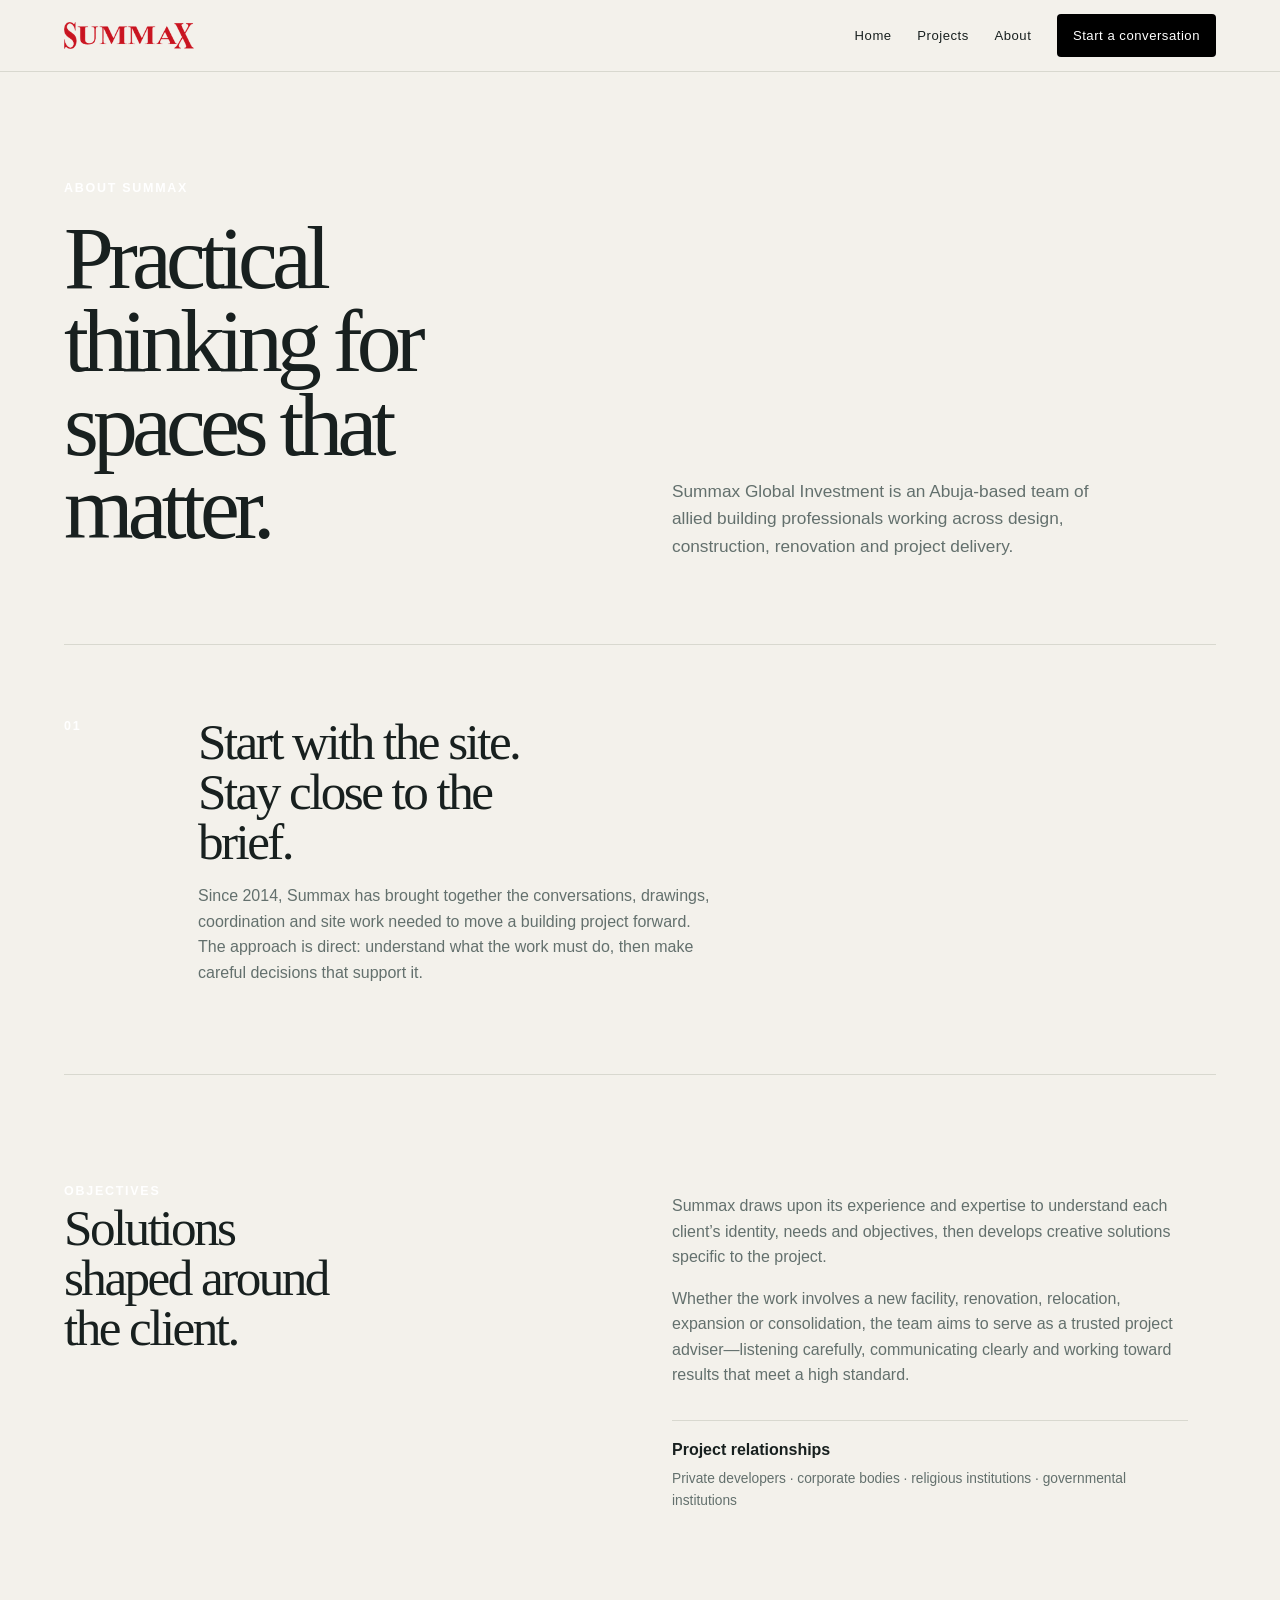
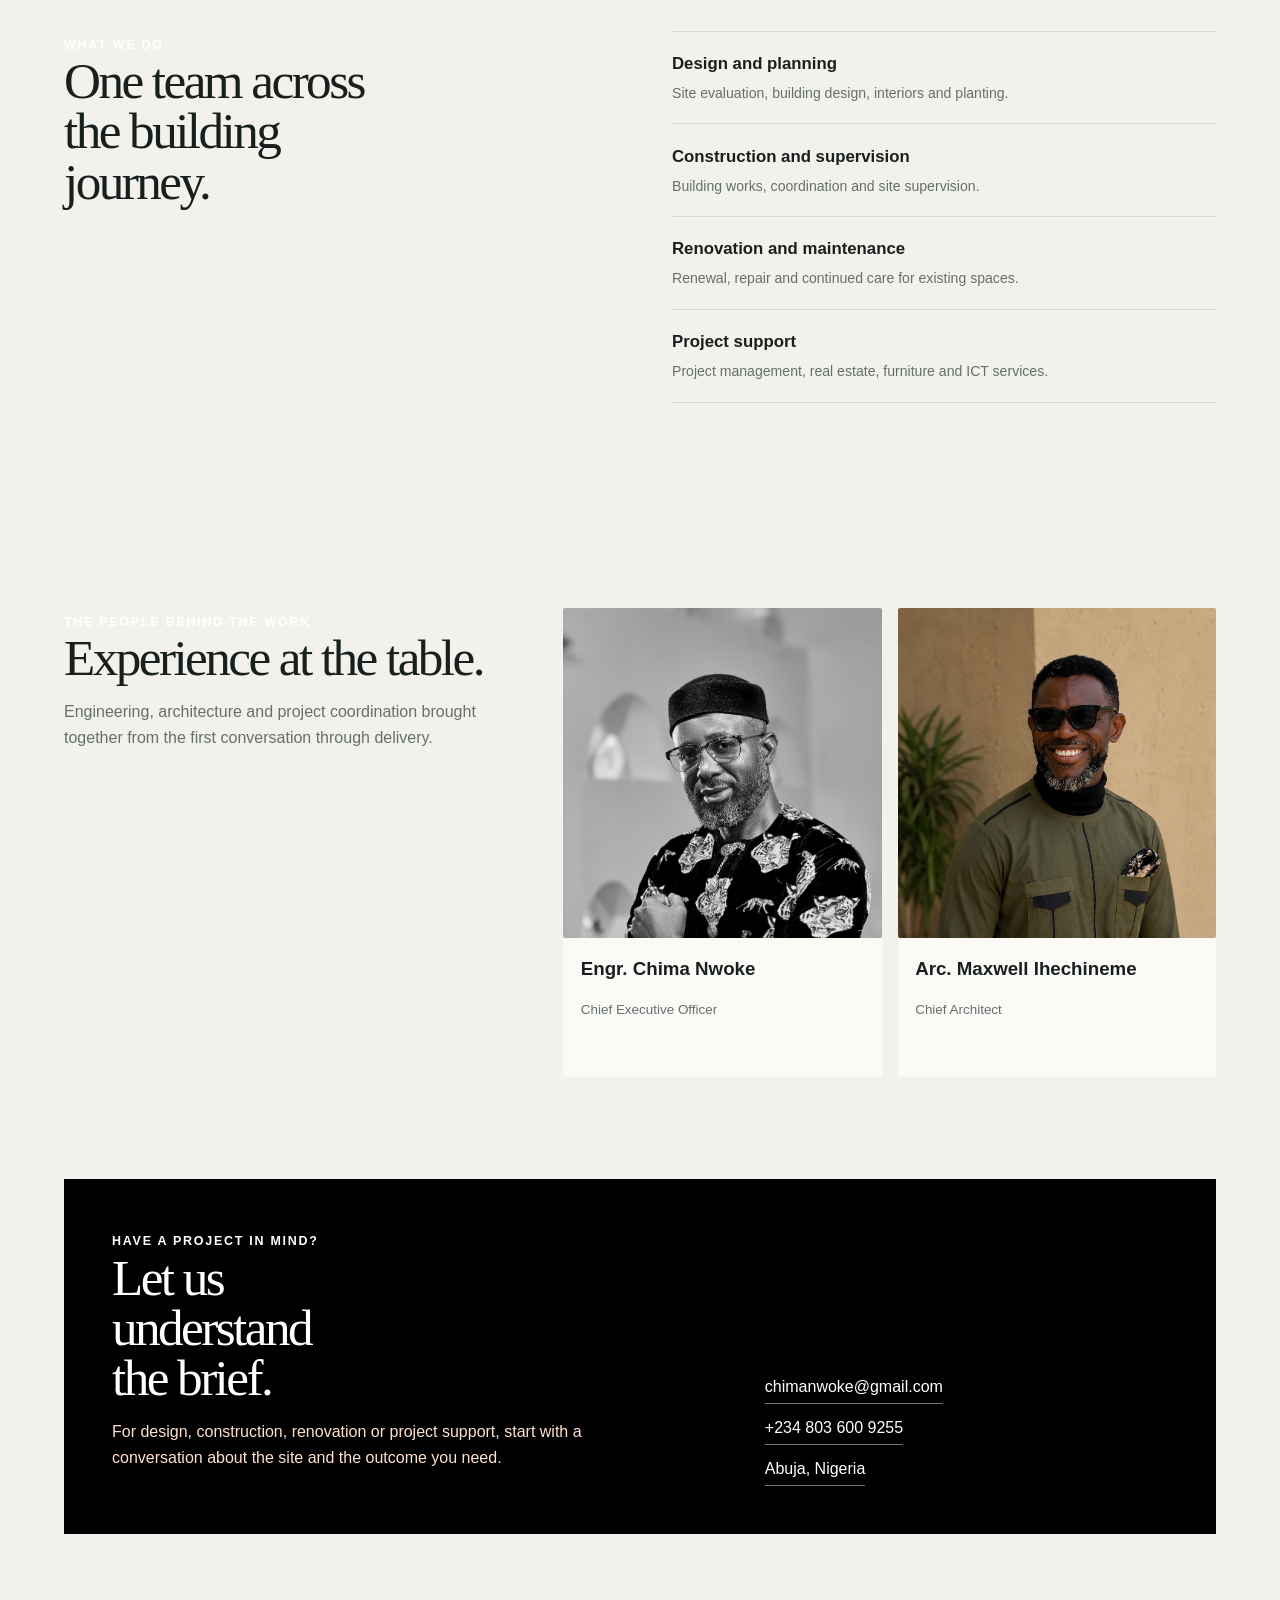
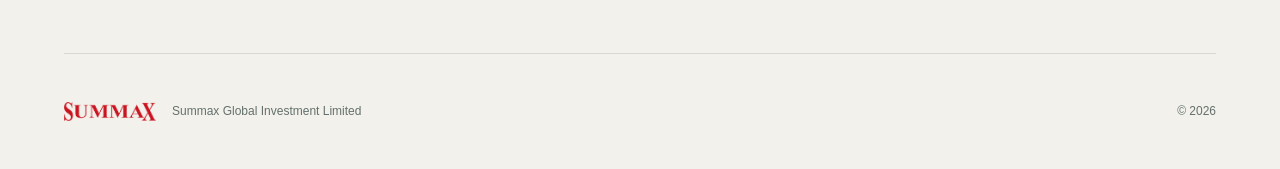
==== about.html @ 80366b3c "Update website changes" ====
<!DOCTYPE html>
<html xmlns="http://www.w3.org/1999/xhtml" lang="en" xml:lang="en"><head>

<meta charset="utf-8">
<meta name="generator" content="quarto-1.9.36">

<meta name="viewport" content="width=device-width, initial-scale=1.0, user-scalable=yes">


<title>About – Summax Global Investment</title>
<style>
/* Default styles provided by pandoc.
** See https://pandoc.org/MANUAL.html#variables-for-html for config info.
*/
code{white-space: pre-wrap;}
span.smallcaps{font-variant: small-caps;}
div.columns{display: flex; gap: min(4vw, 1.5em);}
div.column{flex: auto; overflow-x: auto;}
div.hanging-indent{margin-left: 1.5em; text-indent: -1.5em;}
ul.task-list{list-style: none;}
ul.task-list li input[type="checkbox"] {
  width: 0.8em;
  margin: 0 0.8em 0.2em -1em; /* quarto-specific, see https://github.com/quarto-dev/quarto-cli/issues/4556 */ 
  vertical-align: middle;
}
.display.math{display: block; text-align: center; margin: 0.5rem auto;}
</style>


	<link href="./assets/summax_icon_transparent_large.png" rel="icon" type="image/png">
<script src="site_libs/clipboard/clipboard.min.js"></script>
<script src="site_libs/quarto-html/tabby.min.js"></script>
<script src="site_libs/quarto-html/popper.min.js"></script>
<script src="site_libs/quarto-html/tippy.umd.min.js"></script>
<link href="site_libs/quarto-html/tippy.css" rel="stylesheet">
<link href="site_libs/quarto-html/light-border.css" rel="stylesheet">
<link href="site_libs/quarto-html/quarto-html-640605f58ae58ee79329c070719e555b.min.css" rel="stylesheet" append-hash="true" data-mode="light">
<link href="site_libs/quarto-html/quarto-syntax-highlighting-845c23b38eaddc0f92fda52bfe77a8c8.css" rel="stylesheet" id="quarto-text-highlighting-styles">
<style>html{ scroll-behavior: smooth; }</style>


<link rel="stylesheet" href="styles.css">
</head>

<body>


<header id="title-block-header">
<h1 class="title">About</h1>

</header>


<nav class="site-nav" aria-label="Main navigation">
<a class="site-nav-brand" href="index.html" aria-label="Summax Global Investment — home"><img class="brand-full" src="assets/logo-wordmark.png" alt="Summax Global Investment" width="849" height="177"></a>
<div class="site-nav-links">
<a href="index.html">Home</a><a href="projects.html">Projects</a><a href="about.html">About</a><a class="site-nav-cta" href="#contact"><span class="cta-full">Start a conversation</span><span class="cta-short">Contact</span></a>
</div>
</nav>
<div class="page-shell">
<div class="page-hero page-hero-split">
<div>
<span class="kicker">About Summax</span>
<h1>
Practical thinking for spaces that matter.
</h1>
</div>
<p>
Summax Global Investment is an Abuja-based team of allied building professionals working across design, construction, renovation and project delivery.
</p>
</div>
<div class="about-statement">
<span class="section-index">01</span>
<div>
<h2>
Start with the site. Stay close to the brief.
</h2>
<p>
Since 2014, Summax has brought together the conversations, drawings, coordination and site work needed to move a building project forward. The approach is direct: understand what the work must do, then make careful decisions that support it.
</p>
</div>
</div>
<div class="about-objectives">
<div>
<span class="kicker">Objectives</span>
<h2>
Solutions shaped around the client.
</h2>
</div>
<div>
<p>
Summax draws upon its experience and expertise to understand each client’s identity, needs and objectives, then develops creative solutions specific to the project.
</p>
<p>
Whether the work involves a new facility, renovation, relocation, expansion or consolidation, the team aims to serve as a trusted project adviser—listening carefully, communicating clearly and working toward results that meet a high standard.
</p>
<p class="audience-note">
<strong>Project relationships</strong><span>Private developers · corporate bodies · religious institutions · governmental institutions</span>
</p>
</div>
</div>
<div class="about-columns">
<div>
<span class="kicker">What we do</span>
<h2>
One team across the building journey.
</h2>
</div>
<div class="about-services">
<div>
<strong>Design and planning</strong>
<p>
Site evaluation, building design, interiors and planting.
</p>
</div>
<div>
<strong>Construction and supervision</strong>
<p>
Building works, coordination and site supervision.
</p>
</div>
<div>
<strong>Renovation and maintenance</strong>
<p>
Renewal, repair and continued care for existing spaces.
</p>
</div>
<div>
<strong>Project support</strong>
<p>
Project management, real estate, furniture and ICT services.
</p>
</div>
</div>
</div>
<div class="team-layout about-team">
<div class="team-intro">
<span class="kicker">The people behind the work</span>
<h2>
Experience at the table.
</h2>
<p>
Engineering, architecture and project coordination brought together from the first conversation through delivery.
</p>
</div>

	<div class="team-grid">

		<div class="person-card">
			<img src="assets/people/chima-nwoke.jpg" alt="Portrait of Engr. Chima Nwoke">
				<h3>Engr. Chima Nwoke</h3>
				<p>Chief Executive Officer</p>

				<div class="management-toggle" data-target="chima-description"></div>

				<div id="chima-description" class="management-description"></div>
			</div>

		<div class="person-card">
			<img src="assets/people/maxwell-ihechineme.jpg" alt="Portrait of Arc. Maxwell Ihechineme">
				<h3>Arc. Maxwell Ihechineme</h3>
				<p>Chief Architect</p>

				

				<div id="maxwell-description" class="management-description"></div>
			</div>

	</div>

	</div>
	<script>
		const managementDetails = {
		"chima-description":
		"Engr. Chima Nwoke is responsible for leading the company’s vision and overall business direction.\n\nHe guides strategic planning, investment decisions, and business development.\n\nHis leadership supports the company’s growth and commitment to delivering value to clients.",

		"maxwell-description":
		"Arc. Maxwell Ihechineme oversees the company’s architectural planning and design projects.\n\nHe focuses on developing creative, practical, and sustainable solutions.\n\nHis experience helps ensure that every project meets high standards of quality and innovation."
		};

		document.querySelectorAll(".management-toggle").forEach(function (button) {
		button.addEventListener("click", function () {
		const description = document.getElementById(button.dataset.target);

		if (description.classList.contains("show")) {
		description.classList.remove("show");
		description.textContent = "";
		button.textContent = "Read More";
		return;
		}

		description.classList.add("show");
		button.textContent = "Show Less";

		const text = managementDetails[button.dataset.target];
		let position = 0;

		function typeText() {
		if (position < text.length) {
                    description.textContent += text.charAt(position);
                    position++;
                    setTimeout(typeText, 25);
                }
            }

            typeText();
        });
    });
	</script>
<div id="contact" class="contact-panel">
<div>
<span class="kicker">Have a project in mind?</span>
<h2>
Let us understand the brief.
</h2>
<p>
For design, construction, renovation or project support, start with a conversation about the site and the outcome you need.
</p>
</div>
<div class="contact-details">
<a href="mailto:chimanwoke@gmail.com">chimanwoke@gmail.com</a><a href="tel:+2348036009255">+234 803 600 9255</a><span>Abuja, Nigeria</span>
</div>
</div>
</div>
<footer>
<img src="assets/logo-wordmark.png" alt="Summax Global Investment" width="849" height="177"><span>Summax Global Investment Limited</span><span>© 2026</span>
</footer>


<script id="quarto-html-after-body" type="application/javascript">
  window.document.addEventListener("DOMContentLoaded", function (event) {
    const tabsets =  window.document.querySelectorAll(".panel-tabset-tabby")
    tabsets.forEach(function(tabset) {
      const tabby = new Tabby('#' + tabset.id);
    });
    const isCodeAnnotation = (el) => {
      for (const clz of el.classList) {
        if (clz.startsWith('code-annotation-')) {                     
          return true;
        }
      }
      return false;
    }
    const onCopySuccess = function(e) {
      // button target
      const button = e.trigger;
      // don't keep focus
      button.blur();
      // flash "checked"
      button.classList.add('code-copy-button-checked');
      var currentTitle = button.getAttribute("title");
      button.setAttribute("title", "Copied!");
      let tooltip;
      if (window.bootstrap) {
        button.setAttribute("data-bs-toggle", "tooltip");
        button.setAttribute("data-bs-placement", "left");
        button.setAttribute("data-bs-title", "Copied!");
        tooltip = new bootstrap.Tooltip(button, 
          { trigger: "manual", 
            customClass: "code-copy-button-tooltip",
            offset: [0, -8]});
        tooltip.show();    
      }
      setTimeout(function() {
        if (tooltip) {
          tooltip.hide();
          button.removeAttribute("data-bs-title");
          button.removeAttribute("data-bs-toggle");
          button.removeAttribute("data-bs-placement");
        }
        button.setAttribute("title", currentTitle);
        button.classList.remove('code-copy-button-checked');
      }, 1000);
      // clear code selection
      e.clearSelection();
    }
    const getTextToCopy = function(trigger) {
      const outerScaffold = trigger.parentElement.cloneNode(true);
      const codeEl = outerScaffold.querySelector('code');
      for (const childEl of codeEl.children) {
        if (isCodeAnnotation(childEl)) {
          childEl.remove();
        }
      }
      return codeEl.innerText;
    }
    const clipboard = new window.ClipboardJS('.code-copy-button:not([data-in-quarto-modal])', {
      text: getTextToCopy
    });
    clipboard.on('success', onCopySuccess);
    if (window.document.getElementById('quarto-embedded-source-code-modal')) {
      const clipboardModal = new window.ClipboardJS('.code-copy-button[data-in-quarto-modal]', {
        text: getTextToCopy,
        container: window.document.getElementById('quarto-embedded-source-code-modal')
      });
      clipboardModal.on('success', onCopySuccess);
    }
      var localhostRegex = new RegExp(/^(?:http|https):\/\/localhost\:?[0-9]*\//);
      var mailtoRegex = new RegExp(/^mailto:/);
        var filterRegex = new RegExp("https:\\/\\/summax-global-investment\\.github\\.io\\/");
      var isInternal = (href) => {
          return filterRegex.test(href) || localhostRegex.test(href) || mailtoRegex.test(href);
      }
      // Inspect non-navigation links and adorn them if external
     var links = window.document.querySelectorAll('a[href]:not(.nav-link):not(.navbar-brand):not(.toc-action):not(.sidebar-link):not(.sidebar-item-toggle):not(.pagination-link):not(.no-external):not([aria-hidden]):not(.dropdown-item):not(.quarto-navigation-tool):not(.about-link)');
      for (var i=0; i<links.length; i++) {
        const link = links[i];
        if (!isInternal(link.href)) {
          // undo the damage that might have been done by quarto-nav.js in the case of
          // links that we want to consider external
          if (link.dataset.originalHref !== undefined) {
            link.href = link.dataset.originalHref;
          }
        }
      }
    function tippyHover(el, contentFn, onTriggerFn, onUntriggerFn) {
      const config = {
        allowHTML: true,
        maxWidth: 500,
        delay: 100,
        arrow: false,
        appendTo: function(el) {
            return el.parentElement;
        },
        interactive: true,
        interactiveBorder: 10,
        theme: 'light-border',
        placement: 'bottom-start',
      };
      if (contentFn) {
        config.content = contentFn;
      }
      if (onTriggerFn) {
        config.onTrigger = onTriggerFn;
      }
      if (onUntriggerFn) {
        config.onUntrigger = onUntriggerFn;
      }
      window.tippy(el, config); 
    }
    const noterefs = window.document.querySelectorAll('a[role="doc-noteref"]');
    for (var i=0; i<noterefs.length; i++) {
      const ref = noterefs[i];
      tippyHover(ref, function() {
        // use id or data attribute instead here
        let href = ref.getAttribute('data-footnote-href') || ref.getAttribute('href');
        try { href = new URL(href).hash; } catch {}
        const id = href.replace(/^#\/?/, "");
        const note = window.document.getElementById(id);
        if (note) {
          return note.innerHTML;
        } else {
          return "";
        }
      });
    }
    const xrefs = window.document.querySelectorAll('a.quarto-xref');
    const processXRef = (id, note) => {
      // Strip column container classes
      const stripColumnClz = (el) => {
        el.classList.remove("page-full", "page-columns");
        if (el.children) {
          for (const child of el.children) {
            stripColumnClz(child);
          }
        }
      }
      stripColumnClz(note)
      if (id === null || id.startsWith('sec-')) {
        // Special case sections, only their first couple elements
        const container = document.createElement("div");
        if (note.children && note.children.length > 2) {
          container.appendChild(note.children[0].cloneNode(true));
          for (let i = 1; i < note.children.length; i++) {
            const child = note.children[i];
            if (child.tagName === "P" && child.innerText === "") {
              continue;
            } else {
              container.appendChild(child.cloneNode(true));
              break;
            }
          }
          if (window.Quarto?.typesetMath) {
            window.Quarto.typesetMath(container);
          }
          return container.innerHTML
        } else {
          if (window.Quarto?.typesetMath) {
            window.Quarto.typesetMath(note);
          }
          return note.innerHTML;
        }
      } else {
        // Remove any anchor links if they are present
        const anchorLink = note.querySelector('a.anchorjs-link');
        if (anchorLink) {
          anchorLink.remove();
        }
        if (window.Quarto?.typesetMath) {
          window.Quarto.typesetMath(note);
        }
        if (note.classList.contains("callout")) {
          return note.outerHTML;
        } else {
          return note.innerHTML;
        }
      }
    }
    for (var i=0; i<xrefs.length; i++) {
      const xref = xrefs[i];
      tippyHover(xref, undefined, function(instance) {
        instance.disable();
        let url = xref.getAttribute('href');
        let hash = undefined; 
        if (url.startsWith('#')) {
          hash = url;
        } else {
          try { hash = new URL(url).hash; } catch {}
        }
        if (hash) {
          const id = hash.replace(/^#\/?/, "");
          const note = window.document.getElementById(id);
          if (note !== null) {
            try {
              const html = processXRef(id, note.cloneNode(true));
              instance.setContent(html);
            } finally {
              instance.enable();
              instance.show();
            }
          } else {
            // See if we can fetch this
            fetch(url.split('#')[0])
            .then(res => res.text())
            .then(html => {
              const parser = new DOMParser();
              const htmlDoc = parser.parseFromString(html, "text/html");
              const note = htmlDoc.getElementById(id);
              if (note !== null) {
                const html = processXRef(id, note);
                instance.setContent(html);
              } 
            }).finally(() => {
              instance.enable();
              instance.show();
            });
          }
        } else {
          // See if we can fetch a full url (with no hash to target)
          // This is a special case and we should probably do some content thinning / targeting
          fetch(url)
          .then(res => res.text())
          .then(html => {
            const parser = new DOMParser();
            const htmlDoc = parser.parseFromString(html, "text/html");
            const note = htmlDoc.querySelector('main.content');
            if (note !== null) {
              // This should only happen for chapter cross references
              // (since there is no id in the URL)
              // remove the first header
              if (note.children.length > 0 && note.children[0].tagName === "HEADER") {
                note.children[0].remove();
              }
              const html = processXRef(null, note);
              instance.setContent(html);
            } 
          }).finally(() => {
            instance.enable();
            instance.show();
          });
        }
      }, function(instance) {
      });
    }
        let selectedAnnoteEl;
        const selectorForAnnotation = ( cell, annotation) => {
          let cellAttr = 'data-code-cell="' + cell + '"';
          let lineAttr = 'data-code-annotation="' +  annotation + '"';
          const selector = 'span[' + cellAttr + '][' + lineAttr + ']';
          return selector;
        }
        const selectCodeLines = (annoteEl) => {
          const doc = window.document;
          const targetCell = annoteEl.getAttribute("data-target-cell");
          const targetAnnotation = annoteEl.getAttribute("data-target-annotation");
          const annoteSpan = window.document.querySelector(selectorForAnnotation(targetCell, targetAnnotation));
          const lines = annoteSpan.getAttribute("data-code-lines").split(",");
          const lineIds = lines.map((line) => {
            return targetCell + "-" + line;
          })
          let top = null;
          let height = null;
          let parent = null;
          if (lineIds.length > 0) {
              //compute the position of the single el (top and bottom and make a div)
              const el = window.document.getElementById(lineIds[0]);
              top = el.offsetTop;
              height = el.offsetHeight;
              parent = el.parentElement.parentElement;
            if (lineIds.length > 1) {
              const lastEl = window.document.getElementById(lineIds[lineIds.length - 1]);
              const bottom = lastEl.offsetTop + lastEl.offsetHeight;
              height = bottom - top;
            }
            if (top !== null && height !== null && parent !== null) {
              // cook up a div (if necessary) and position it 
              let div = window.document.getElementById("code-annotation-line-highlight");
              if (div === null) {
                div = window.document.createElement("div");
                div.setAttribute("id", "code-annotation-line-highlight");
                div.style.position = 'absolute';
                parent.appendChild(div);
              }
              div.style.top = top - 2 + "px";
              div.style.height = height + 4 + "px";
              div.style.left = 0;
              let gutterDiv = window.document.getElementById("code-annotation-line-highlight-gutter");
              if (gutterDiv === null) {
                gutterDiv = window.document.createElement("div");
                gutterDiv.setAttribute("id", "code-annotation-line-highlight-gutter");
                gutterDiv.style.position = 'absolute';
                const codeCell = window.document.getElementById(targetCell);
                const gutter = codeCell.querySelector('.code-annotation-gutter');
                gutter.appendChild(gutterDiv);
              }
              gutterDiv.style.top = top - 2 + "px";
              gutterDiv.style.height = height + 4 + "px";
            }
            selectedAnnoteEl = annoteEl;
          }
        };
        const unselectCodeLines = () => {
          const elementsIds = ["code-annotation-line-highlight", "code-annotation-line-highlight-gutter"];
          elementsIds.forEach((elId) => {
            const div = window.document.getElementById(elId);
            if (div) {
              div.remove();
            }
          });
          selectedAnnoteEl = undefined;
        };
          // Handle positioning of the toggle
      window.addEventListener(
        "resize",
        throttle(() => {
          elRect = undefined;
          if (selectedAnnoteEl) {
            selectCodeLines(selectedAnnoteEl);
          }
        }, 10)
      );
      function throttle(fn, ms) {
      let throttle = false;
      let timer;
        return (...args) => {
          if(!throttle) { // first call gets through
              fn.apply(this, args);
              throttle = true;
          } else { // all the others get throttled
              if(timer) clearTimeout(timer); // cancel #2
              timer = setTimeout(() => {
                fn.apply(this, args);
                timer = throttle = false;
              }, ms);
          }
        };
      }
        // Attach click handler to the DT
        const annoteDls = window.document.querySelectorAll('dt[data-target-cell]');
        for (const annoteDlNode of annoteDls) {
          annoteDlNode.addEventListener('click', (event) => {
            const clickedEl = event.target;
            if (clickedEl !== selectedAnnoteEl) {
              unselectCodeLines();
              const activeEl = window.document.querySelector('dt[data-target-cell].code-annotation-active');
              if (activeEl) {
                activeEl.classList.remove('code-annotation-active');
              }
              selectCodeLines(clickedEl);
              clickedEl.classList.add('code-annotation-active');
            } else {
              // Unselect the line
              unselectCodeLines();
              clickedEl.classList.remove('code-annotation-active');
            }
          });
        }
    const findCites = (el) => {
      const parentEl = el.parentElement;
      if (parentEl) {
        const cites = parentEl.dataset.cites;
        if (cites) {
          return {
            el,
            cites: cites.split(' ')
          };
        } else {
          return findCites(el.parentElement)
        }
      } else {
        return undefined;
      }
    };
    var bibliorefs = window.document.querySelectorAll('a[role="doc-biblioref"]');
    for (var i=0; i<bibliorefs.length; i++) {
      const ref = bibliorefs[i];
      const citeInfo = findCites(ref);
      if (citeInfo) {
        tippyHover(citeInfo.el, function() {
          var popup = window.document.createElement('div');
          citeInfo.cites.forEach(function(cite) {
            var citeDiv = window.document.createElement('div');
            citeDiv.classList.add('hanging-indent');
            citeDiv.classList.add('csl-entry');
            var biblioDiv = window.document.getElementById('ref-' + cite);
            if (biblioDiv) {
              citeDiv.innerHTML = biblioDiv.innerHTML;
            }
            popup.appendChild(citeDiv);
          });
          return popup.innerHTML;
        });
      }
    }
  });
  </script>




<script src="site_libs/quarto-html/zenscroll-min.js"></script>
</body></html>
---- site_libs/quarto-html/tippy.css ----
.tippy-box[data-animation=fade][data-state=hidden]{opacity:0}[data-tippy-root]{max-width:calc(100vw - 10px)}.tippy-box{position:relative;background-color:#333;color:#fff;border-radius:4px;font-size:14px;line-height:1.4;white-space:normal;outline:0;transition-property:transform,visibility,opacity}.tippy-box[data-placement^=top]>.tippy-arrow{bottom:0}.tippy-box[data-placement^=top]>.tippy-arrow:before{bottom:-7px;left:0;border-width:8px 8px 0;border-top-color:initial;transform-origin:center top}.tippy-box[data-placement^=bottom]>.tippy-arrow{top:0}.tippy-box[data-placement^=bottom]>.tippy-arrow:before{top:-7px;left:0;border-width:0 8px 8px;border-bottom-color:initial;transform-origin:center bottom}.tippy-box[data-placement^=left]>.tippy-arrow{right:0}.tippy-box[data-placement^=left]>.tippy-arrow:before{border-width:8px 0 8px 8px;border-left-color:initial;right:-7px;transform-origin:center left}.tippy-box[data-placement^=right]>.tippy-arrow{left:0}.tippy-box[data-placement^=right]>.tippy-arrow:before{left:-7px;border-width:8px 8px 8px 0;border-right-color:initial;transform-origin:center right}.tippy-box[data-inertia][data-state=visible]{transition-timing-function:cubic-bezier(.54,1.5,.38,1.11)}.tippy-arrow{width:16px;height:16px;color:#333}.tippy-arrow:before{content:"";position:absolute;border-color:transparent;border-style:solid}.tippy-content{position:relative;padding:5px 9px;z-index:1}
---- site_libs/quarto-html/light-border.css ----
.tippy-box[data-theme~=light-border]{background-color:#fff;background-clip:padding-box;border:1px solid rgba(0,8,16,.15);color:#333;box-shadow:0 4px 14px -2px rgba(0,8,16,.08)}.tippy-box[data-theme~=light-border]>.tippy-backdrop{background-color:#fff}.tippy-box[data-theme~=light-border]>.tippy-arrow:after,.tippy-box[data-theme~=light-border]>.tippy-svg-arrow:after{content:"";position:absolute;z-index:-1}.tippy-box[data-theme~=light-border]>.tippy-arrow:after{border-color:transparent;border-style:solid}.tippy-box[data-theme~=light-border][data-placement^=top]>.tippy-arrow:before{border-top-color:#fff}.tippy-box[data-theme~=light-border][data-placement^=top]>.tippy-arrow:after{border-top-color:rgba(0,8,16,.2);border-width:7px 7px 0;top:17px;left:1px}.tippy-box[data-theme~=light-border][data-placement^=top]>.tippy-svg-arrow>svg{top:16px}.tippy-box[data-theme~=light-border][data-placement^=top]>.tippy-svg-arrow:after{top:17px}.tippy-box[data-theme~=light-border][data-placement^=bottom]>.tippy-arrow:before{border-bottom-color:#fff;bottom:16px}.tippy-box[data-theme~=light-border][data-placement^=bottom]>.tippy-arrow:after{border-bottom-color:rgba(0,8,16,.2);border-width:0 7px 7px;bottom:17px;left:1px}.tippy-box[data-theme~=light-border][data-placement^=bottom]>.tippy-svg-arrow>svg{bottom:16px}.tippy-box[data-theme~=light-border][data-placement^=bottom]>.tippy-svg-arrow:after{bottom:17px}.tippy-box[data-theme~=light-border][data-placement^=left]>.tippy-arrow:before{border-left-color:#fff}.tippy-box[data-theme~=light-border][data-placement^=left]>.tippy-arrow:after{border-left-color:rgba(0,8,16,.2);border-width:7px 0 7px 7px;left:17px;top:1px}.tippy-box[data-theme~=light-border][data-placement^=left]>.tippy-svg-arrow>svg{left:11px}.tippy-box[data-theme~=light-border][data-placement^=left]>.tippy-svg-arrow:after{left:12px}.tippy-box[data-theme~=light-border][data-placement^=right]>.tippy-arrow:before{border-right-color:#fff;right:16px}.tippy-box[data-theme~=light-border][data-placement^=right]>.tippy-arrow:after{border-width:7px 7px 7px 0;right:17px;top:1px;border-right-color:rgba(0,8,16,.2)}.tippy-box[data-theme~=light-border][data-placement^=right]>.tippy-svg-arrow>svg{right:11px}.tippy-box[data-theme~=light-border][data-placement^=right]>.tippy-svg-arrow:after{right:12px}.tippy-box[data-theme~=light-border]>.tippy-svg-arrow{fill:#fff}.tippy-box[data-theme~=light-border]>.tippy-svg-arrow:after{background-image:url([data-uri]);background-size:16px 6px;width:16px;height:6px}
---- site_libs/quarto-html/quarto-html-640605f58ae58ee79329c070719e555b.min.css ----
.top-right{position:absolute;top:1em;right:1em}.visually-hidden{border:0;clip:rect(0 0 0 0);height:auto;margin:0;overflow:hidden;padding:0;position:absolute;width:1px;white-space:nowrap}.hidden{display:none !important}.zindex-bottom{z-index:-1 !important}figure.figure{display:block}.quarto-layout-panel{margin-bottom:1em}.quarto-layout-panel>figure{width:100%}.quarto-layout-panel>figure>figcaption,.quarto-layout-panel>.panel-caption{margin-top:10pt}.quarto-layout-panel>.table-caption{margin-top:0px}.table-caption p{margin-bottom:.5em}.quarto-layout-row{display:flex;flex-direction:row;align-items:flex-start}.quarto-layout-valign-top{align-items:flex-start}.quarto-layout-valign-bottom{align-items:flex-end}.quarto-layout-valign-center{align-items:center}.quarto-layout-cell{position:relative;margin-right:20px}.quarto-layout-cell:last-child{margin-right:0}.quarto-layout-cell figure,.quarto-layout-cell>p{margin:.2em}.quarto-layout-cell img{max-width:100%}.quarto-layout-cell .html-widget{width:100% !important}.quarto-layout-cell div figure p{margin:0}.quarto-layout-cell figure{display:block;margin-inline-start:0;margin-inline-end:0}.quarto-layout-cell table{display:inline-table}.quarto-layout-cell-subref figcaption,figure .quarto-layout-row figure figcaption{text-align:center;font-style:italic}.quarto-figure{position:relative;margin-bottom:1em}.quarto-figure>figure{width:100%;margin-bottom:0}.quarto-figure-left>figure>p,.quarto-figure-left>figure>div{text-align:left}.quarto-figure-center>figure>p,.quarto-figure-center>figure>div{text-align:center}.quarto-figure-right>figure>p,.quarto-figure-right>figure>div{text-align:right}.quarto-figure>figure>div.cell-annotation,.quarto-figure>figure>div code{text-align:left}figure>p:empty{display:none}figure>p:first-child{margin-top:0;margin-bottom:0}figure>figcaption.quarto-float-caption-bottom{margin-bottom:.5em}figure>figcaption.quarto-float-caption-top{margin-top:.5em}div[id^=tbl-]{position:relative}.quarto-figure>.anchorjs-link{position:absolute;top:.6em;right:.5em}div[id^=tbl-]>.anchorjs-link{position:absolute;top:.7em;right:.3em}.quarto-figure:hover>.anchorjs-link,div[id^=tbl-]:hover>.anchorjs-link,h2:hover>.anchorjs-link,h3:hover>.anchorjs-link,h4:hover>.anchorjs-link,h5:hover>.anchorjs-link,h6:hover>.anchorjs-link,.reveal-anchorjs-link>.anchorjs-link{opacity:1}#title-block-header{margin-block-end:1rem;position:relative;margin-top:-1px}#title-block-header .abstract{margin-block-start:1rem}#title-block-header .abstract .abstract-title{font-weight:600}#title-block-header a{text-decoration:none}#title-block-header .author,#title-block-header .date,#title-block-header .doi{margin-block-end:.2rem}#title-block-header .quarto-title-block>div{display:flex}#title-block-header .quarto-title-block>div>h1{flex-grow:1}#title-block-header .quarto-title-block>div>button{flex-shrink:0;height:2.25rem;margin-top:0}tr.header>th>p:last-of-type{margin-bottom:0px}table,table.table{margin-top:.5rem;margin-bottom:.5rem}caption,.table-caption{padding-top:.5rem;padding-bottom:.5rem;text-align:center}figure.quarto-float-tbl figcaption.quarto-float-caption-top{margin-top:.5rem;margin-bottom:.25rem;text-align:center}figure.quarto-float-tbl figcaption.quarto-float-caption-bottom{padding-top:.25rem;margin-bottom:.5rem;text-align:center}.utterances{max-width:none;margin-left:-8px}iframe{margin-bottom:1em}details{margin-bottom:1em}details[show]{margin-bottom:0}details>summary{color:rgb(110.5,110.5,110.5)}details>summary>p:only-child{display:inline}div.code-copy-outer-scaffold{position:relative}dd code:not(.sourceCode),p code:not(.sourceCode){white-space:pre-wrap}code{white-space:pre}@media print{code{white-space:pre-wrap}}pre>code{display:block}pre>code.sourceCode{white-space:pre}pre>code.sourceCode>span>a:first-child::before{text-decoration:none}pre.code-overflow-wrap>code.sourceCode{white-space:pre-wrap}pre.code-overflow-scroll>code.sourceCode{white-space:pre}code a:any-link{color:inherit;text-decoration:none}code a:hover{color:inherit;text-decoration:underline}ul.task-list{padding-left:1em}[data-tippy-root]{display:inline-block}.tippy-content .footnote-back{display:none}.footnote-back{margin-left:.2em}.tippy-content{overflow-x:auto}.quarto-embedded-source-code{display:none}.quarto-unresolved-ref{font-weight:600}.quarto-cover-image{max-width:35%;float:right;margin-left:30px}.cell-output-display .widget-subarea{margin-bottom:1em}.cell-output-display:not(.no-overflow-x),.knitsql-table:not(.no-overflow-x){overflow-x:auto}.panel-input{margin-bottom:1em}.panel-input>div,.panel-input>div>div{display:inline-block;vertical-align:top;padding-right:12px}.panel-input>p:last-child{margin-bottom:0}.layout-sidebar{margin-bottom:1em}.layout-sidebar .tab-content{border:none}.tab-content>.page-columns.active{display:grid}div.sourceCode>iframe{width:100%;height:300px;margin-bottom:-0.5em}a{text-underline-offset:3px}.callout pre.sourceCode{padding-left:0}div.ansi-escaped-output{font-family:monospace;display:block}/*!
*
* ansi colors from IPython notebook's
*
* we also add `bright-[color]-` synonyms for the `-[color]-intense` classes since
* that seems to be what ansi_up emits
*
*/.ansi-black-fg{color:#3e424d}.ansi-black-bg{background-color:#3e424d}.ansi-black-intense-black,.ansi-bright-black-fg{color:#282c36}.ansi-black-intense-black,.ansi-bright-black-bg{background-color:#282c36}.ansi-red-fg{color:#e75c58}.ansi-red-bg{background-color:#e75c58}.ansi-red-intense-red,.ansi-bright-red-fg{color:#b22b31}.ansi-red-intense-red,.ansi-bright-red-bg{background-color:#b22b31}.ansi-green-fg{color:#00a250}.ansi-green-bg{background-color:#00a250}.ansi-green-intense-green,.ansi-bright-green-fg{color:#007427}.ansi-green-intense-green,.ansi-bright-green-bg{background-color:#007427}.ansi-yellow-fg{color:#ddb62b}.ansi-yellow-bg{background-color:#ddb62b}.ansi-yellow-intense-yellow,.ansi-bright-yellow-fg{color:#b27d12}.ansi-yellow-intense-yellow,.ansi-bright-yellow-bg{background-color:#b27d12}.ansi-blue-fg{color:#208ffb}.ansi-blue-bg{background-color:#208ffb}.ansi-blue-intense-blue,.ansi-bright-blue-fg{color:#0065ca}.ansi-blue-intense-blue,.ansi-bright-blue-bg{background-color:#0065ca}.ansi-magenta-fg{color:#d160c4}.ansi-magenta-bg{background-color:#d160c4}.ansi-magenta-intense-magenta,.ansi-bright-magenta-fg{color:#a03196}.ansi-magenta-intense-magenta,.ansi-bright-magenta-bg{background-color:#a03196}.ansi-cyan-fg{color:#60c6c8}.ansi-cyan-bg{background-color:#60c6c8}.ansi-cyan-intense-cyan,.ansi-bright-cyan-fg{color:#258f8f}.ansi-cyan-intense-cyan,.ansi-bright-cyan-bg{background-color:#258f8f}.ansi-white-fg{color:#c5c1b4}.ansi-white-bg{background-color:#c5c1b4}.ansi-white-intense-white,.ansi-bright-white-fg{color:#a1a6b2}.ansi-white-intense-white,.ansi-bright-white-bg{background-color:#a1a6b2}.ansi-default-inverse-fg{color:#fff}.ansi-default-inverse-bg{background-color:#000}.ansi-bold{font-weight:bold}.ansi-underline{text-decoration:underline}:root{--quarto-body-bg: #fff;--quarto-body-color: #222;--quarto-text-muted: rgb(110.5, 110.5, 110.5);--quarto-border-color: rgb(110.5, 110.5, 110.5);--quarto-border-width: 1px;--quarto-border-radius: 4px}table.gt_table{color:var(--quarto-body-color);font-size:1em;width:100%;background-color:rgba(0,0,0,0);border-top-width:inherit;border-bottom-width:inherit;border-color:var(--quarto-border-color)}table.gt_table th.gt_column_spanner_outer{color:var(--quarto-body-color);background-color:rgba(0,0,0,0);border-top-width:inherit;border-bottom-width:inherit;border-color:var(--quarto-border-color)}table.gt_table th.gt_col_heading{color:var(--quarto-body-color);font-weight:bold;background-color:rgba(0,0,0,0)}table.gt_table thead.gt_col_headings{border-bottom:1px solid currentColor;border-top-width:inherit;border-top-color:var(--quarto-border-color)}table.gt_table thead.gt_col_headings:not(:first-child){border-top-width:1px;border-top-color:var(--quarto-border-color)}table.gt_table td.gt_row{border-bottom-width:1px;border-bottom-color:var(--quarto-border-color);border-top-width:0px}table.gt_table tbody.gt_table_body{border-top-width:1px;border-bottom-width:1px;border-bottom-color:var(--quarto-border-color);border-top-color:currentColor}div.columns{display:initial;gap:initial}div.column{display:inline-block;overflow-x:initial;vertical-align:top;width:50%}.code-annotation-tip-content{word-wrap:break-word}.code-annotation-container-hidden{display:none !important}dl.code-annotation-container-grid{display:grid;grid-template-columns:min-content auto}dl.code-annotation-container-grid dt{grid-column:1}dl.code-annotation-container-grid dd{grid-column:2}pre.sourceCode.code-annotation-code{padding-right:0}code.sourceCode .code-annotation-anchor{z-index:100;position:relative;float:right;background-color:rgba(0,0,0,0)}input[type=checkbox]{margin-right:.5ch}:root{--mermaid-bg-color: #fff;--mermaid-edge-color: #999;--mermaid-node-fg-color: #222;--mermaid-fg-color: #222;--mermaid-fg-color--lighter: rgb(59.5, 59.5, 59.5);--mermaid-fg-color--lightest: #555555;--mermaid-font-family: sans-serif;--mermaid-label-bg-color: #fff;--mermaid-label-fg-color: #468;--mermaid-node-bg-color: rgba(68, 102, 136, 0.1);--mermaid-node-fg-color: #222}@media print{:root{font-size:11pt}#quarto-sidebar,#TOC,.nav-page{display:none}.page-columns .content{grid-column-start:page-start}.fixed-top{position:relative}.panel-caption,.figure-caption,figcaption{color:#666}}body.quarto-light .dark-content{display:none !important}body.quarto-dark .light-content{display:none !important}.code-copy-button{position:absolute;top:0;right:0;border:0;margin-top:5px;margin-right:5px;background-color:rgba(0,0,0,0);z-index:3}.code-copy-button-tooltip{font-size:.75em}div.code-copy-outer-scaffold:hover>.code-copy-button>.bi::before{display:inline-block;height:1rem;width:1rem;content:"";vertical-align:-0.125em;background-image:url('data:image/svg+xml,<svg xmlns="http://www.w3.org/2000/svg" width="16" height="16" fill="rgb(111, 111, 111)" viewBox="0 0 16 16"><path d="M4 1.5H3a2 2 0 0 0-2 2V14a2 2 0 0 0 2 2h10a2 2 0 0 0 2-2V3.5a2 2 0 0 0-2-2h-1v1h1a1 1 0 0 1 1 1V14a1 1 0 0 1-1 1H3a1 1 0 0 1-1-1V3.5a1 1 0 0 1 1-1h1v-1z"/><path d="M9.5 1a.5.5 0 0 1 .5.5v1a.5.5 0 0 1-.5.5h-3a.5.5 0 0 1-.5-.5v-1a.5.5 0 0 1 .5-.5h3zm-3-1A1.5 1.5 0 0 0 5 1.5v1A1.5 1.5 0 0 0 6.5 4h3A1.5 1.5 0 0 0 11 2.5v-1A1.5 1.5 0 0 0 9.5 0h-3z"/></svg>');background-repeat:no-repeat;background-size:1rem 1rem}div.code-copy-outer-scaffold:hover>.code-copy-button-checked>.bi::before{background-image:url('data:image/svg+xml,<svg xmlns="http://www.w3.org/2000/svg" width="16" height="16" fill="rgb(111, 111, 111)" viewBox="0 0 16 16"><path d="M13.854 3.646a.5.5 0 0 1 0 .708l-7 7a.5.5 0 0 1-.708 0l-3.5-3.5a.5.5 0 1 1 .708-.708L6.5 10.293l6.646-6.647a.5.5 0 0 1 .708 0z"/></svg>')}div.code-copy-outer-scaffold:hover>.code-copy-button:hover>.bi::before{background-image:url('data:image/svg+xml,<svg xmlns="http://www.w3.org/2000/svg" width="16" height="16" fill="rgb(13, 110, 253)" viewBox="0 0 16 16"><path d="M4 1.5H3a2 2 0 0 0-2 2V14a2 2 0 0 0 2 2h10a2 2 0 0 0 2-2V3.5a2 2 0 0 0-2-2h-1v1h1a1 1 0 0 1 1 1V14a1 1 0 0 1-1 1H3a1 1 0 0 1-1-1V3.5a1 1 0 0 1 1-1h1v-1z"/><path d="M9.5 1a.5.5 0 0 1 .5.5v1a.5.5 0 0 1-.5.5h-3a.5.5 0 0 1-.5-.5v-1a.5.5 0 0 1 .5-.5h3zm-3-1A1.5 1.5 0 0 0 5 1.5v1A1.5 1.5 0 0 0 6.5 4h3A1.5 1.5 0 0 0 11 2.5v-1A1.5 1.5 0 0 0 9.5 0h-3z"/></svg>')}div.code-copy-outer-scaffold:hover>.code-copy-button-checked:hover>.bi::before{background-image:url('data:image/svg+xml,<svg xmlns="http://www.w3.org/2000/svg" width="16" height="16" fill="rgb(13, 110, 253)"  viewBox="0 0 16 16"><path d="M13.854 3.646a.5.5 0 0 1 0 .708l-7 7a.5.5 0 0 1-.708 0l-3.5-3.5a.5.5 0 1 1 .708-.708L6.5 10.293l6.646-6.647a.5.5 0 0 1 .708 0z"/></svg>')}.panel-tabset [role=tablist]{border-bottom:1px solid #dee2e6;list-style:none;margin:0;padding:0;width:100%}.panel-tabset [role=tablist] *{-webkit-box-sizing:border-box;box-sizing:border-box}@media(min-width: 30em){.panel-tabset [role=tablist] li{display:inline-block}}.panel-tabset [role=tab]{border:1px solid rgba(0,0,0,0);border-top-color:#dee2e6;display:block;padding:.5em 1em;text-decoration:none}@media(min-width: 30em){.panel-tabset [role=tab]{border-top-color:rgba(0,0,0,0);display:inline-block;margin-bottom:-1px}}.panel-tabset [role=tab][aria-selected=true]{background-color:#dee2e6}@media(min-width: 30em){.panel-tabset [role=tab][aria-selected=true]{background-color:rgba(0,0,0,0);border:1px solid #dee2e6;border-bottom-color:#fff}}@media(min-width: 30em){.panel-tabset [role=tab]:hover:not([aria-selected=true]){border:1px solid #dee2e6}}.img-fluid{max-width:100%;height:auto}:root{--quarto-scss-export-body-bg: #fff;--quarto-scss-export-body-color: #222;--quarto-scss-export-text-muted: rgb(110.5, 110.5, 110.5);--quarto-scss-export-border-color: rgb(110.5, 110.5, 110.5);--quarto-scss-export-table-border-color: rgb(110.5, 110.5, 110.5);--quarto-scss-export-btn-code-copy-color: rgb(110.5, 110.5, 110.5);--quarto-scss-export-btn-code-copy-color-active: #0d6efd;--quarto-scss-export-primary: #468;--quarto-scss-export-secondary: #999;--quarto-scss-export-mermaid-bg-color: #fff;--quarto-scss-export-mermaid-edge-color: #999;--quarto-scss-export-mermaid-node-fg-color: #222;--quarto-scss-export-mermaid-fg-color: #222;--quarto-scss-export-mermaid-fg-color--lighter: rgb(59.5, 59.5, 59.5);--quarto-scss-export-mermaid-fg-color--lightest: #555555;--quarto-scss-export-mermaid-label-bg-color: #fff;--quarto-scss-export-mermaid-label-fg-color: #468;--quarto-scss-export-mermaid-node-bg-color: rgba(68, 102, 136, 0.1);--quarto-scss-export-tabset-border-color: rgb(222, 226, 230)}
---- site_libs/quarto-html/quarto-syntax-highlighting-845c23b38eaddc0f92fda52bfe77a8c8.css ----
/* quarto syntax highlight colors */
:root {
  --quarto-hl-ot-color: #003B4F;
  --quarto-hl-at-color: #657422;
  --quarto-hl-ss-color: #20794D;
  --quarto-hl-an-color: #5E5E5E;
  --quarto-hl-fu-color: #4758AB;
  --quarto-hl-st-color: #20794D;
  --quarto-hl-cf-color: #003B4F;
  --quarto-hl-op-color: #5E5E5E;
  --quarto-hl-er-color: #AD0000;
  --quarto-hl-bn-color: #AD0000;
  --quarto-hl-al-color: #AD0000;
  --quarto-hl-va-color: #111111;
  --quarto-hl-bu-color: inherit;
  --quarto-hl-ex-color: inherit;
  --quarto-hl-pp-color: #AD0000;
  --quarto-hl-in-color: #5E5E5E;
  --quarto-hl-vs-color: #20794D;
  --quarto-hl-wa-color: #5E5E5E;
  --quarto-hl-do-color: #5E5E5E;
  --quarto-hl-im-color: #00769E;
  --quarto-hl-ch-color: #20794D;
  --quarto-hl-dt-color: #AD0000;
  --quarto-hl-fl-color: #AD0000;
  --quarto-hl-co-color: #5E5E5E;
  --quarto-hl-cv-color: #5E5E5E;
  --quarto-hl-cn-color: #8f5902;
  --quarto-hl-sc-color: #5E5E5E;
  --quarto-hl-dv-color: #AD0000;
  --quarto-hl-kw-color: #003B4F;
}

/* other quarto variables */
:root {
  --quarto-font-monospace: SFMono-Regular, Menlo, Monaco, Consolas, "Liberation Mono", "Courier New", monospace;
}

/* syntax highlight based on Pandoc's rules */
pre > code.sourceCode > span {
  color: #003B4F;
}

code.sourceCode > span {
  color: #003B4F;
}

div.sourceCode,
div.sourceCode pre.sourceCode {
  color: #003B4F;
}

/* Normal */
code span {
  color: #003B4F;
}

/* Alert */
code span.al {
  color: #AD0000;
  font-style: inherit;
}

/* Annotation */
code span.an {
  color: #5E5E5E;
  font-style: inherit;
}

/* Attribute */
code span.at {
  color: #657422;
  font-style: inherit;
}

/* BaseN */
code span.bn {
  color: #AD0000;
  font-style: inherit;
}

/* BuiltIn */
code span.bu {
  font-style: inherit;
}

/* ControlFlow */
code span.cf {
  color: #003B4F;
  font-weight: bold;
  font-style: inherit;
}

/* Char */
code span.ch {
  color: #20794D;
  font-style: inherit;
}

/* Constant */
code span.cn {
  color: #8f5902;
  font-style: inherit;
}

/* Comment */
code span.co {
  color: #5E5E5E;
  font-style: inherit;
}

/* CommentVar */
code span.cv {
  color: #5E5E5E;
  font-style: italic;
}

/* Documentation */
code span.do {
  color: #5E5E5E;
  font-style: italic;
}

/* DataType */
code span.dt {
  color: #AD0000;
  font-style: inherit;
}

/* DecVal */
code span.dv {
  color: #AD0000;
  font-style: inherit;
}

/* Error */
code span.er {
  color: #AD0000;
  font-style: inherit;
}

/* Extension */
code span.ex {
  font-style: inherit;
}

/* Float */
code span.fl {
  color: #AD0000;
  font-style: inherit;
}

/* Function */
code span.fu {
  color: #4758AB;
  font-style: inherit;
}

/* Import */
code span.im {
  color: #00769E;
  font-style: inherit;
}

/* Information */
code span.in {
  color: #5E5E5E;
  font-style: inherit;
}

/* Keyword */
code span.kw {
  color: #003B4F;
  font-weight: bold;
  font-style: inherit;
}

/* Operator */
code span.op {
  color: #5E5E5E;
  font-style: inherit;
}

/* Other */
code span.ot {
  color: #003B4F;
  font-style: inherit;
}

/* Preprocessor */
code span.pp {
  color: #AD0000;
  font-style: inherit;
}

/* SpecialChar */
code span.sc {
  color: #5E5E5E;
  font-style: inherit;
}

/* SpecialString */
code span.ss {
  color: #20794D;
  font-style: inherit;
}

/* String */
code span.st {
  color: #20794D;
  font-style: inherit;
}

/* Variable */
code span.va {
  color: #111111;
  font-style: inherit;
}

/* VerbatimString */
code span.vs {
  color: #20794D;
  font-style: inherit;
}

/* Warning */
code span.wa {
  color: #5E5E5E;
  font-style: italic;
}

.prevent-inlining {
  content: "</";
}

/*# sourceMappingURL=ac89f0bb514bba72461919f78549e31c.css.map */
---- styles.css ----
/* Summax Global Investment, Quarto-compatible rebuild */
:root {
  --ink: #18201f;
  --muted: #63706d;
  --paper: #f3f1eb;
  --surface: #fbfaf7;
  --line: #d8d8cf;
  --accent: #d86632;
  --accent-dark: #a64221;
  --deep: #1c302c;
  --max: 1240px;
  --radius: 2px;
  /* One gutter drives the nav and every top-level content block, so their
     left and right edges line up at every viewport width. */
  --gutter: max(1.5rem, 5vw, calc((100% - var(--max)) / 2));
  --section: clamp(4.5rem, 8vw, 7.5rem);
}

* { box-sizing: border-box; }
html { scroll-behavior: smooth; }
/* Each page carries its own hero heading; Quarto's title block is redundant. */
#title-block-header { display: none; }
body {
  margin: 0;
  background: var(--paper);
  color: var(--ink);
  font-family: "Trebuchet MS", "Gill Sans", sans-serif;
  line-height: 1.6;
}
body::before {
  content: "";
  position: fixed;
  inset: 0;
  pointer-events: none;
  opacity: .24;

  background-size: 5px 5px;
  mix-blend-mode: multiply;
}
.navbar {
  min-height: 72px;
  padding: 0 5vw;
  background: rgba(243,241,235,.94) !important;
  border-bottom: 1px solid var(--line);
  backdrop-filter: blur(14px);
}
.navbar-brand img { width: 76px; max-height: 48px; object-fit: contain; }
.navbar-nav .nav-link { color: var(--ink) !important; font-size: .82rem; letter-spacing: .04em; }
.navbar-nav .nav-link:hover { color: var(--accent-dark) !important; }
.navbar .navbar-nav:last-child .nav-link {
  background: var(--deep);
  color: #fff !important;
  padding: .7rem 1rem;
  border-radius: var(--radius);
}
#quarto-content { padding: 0; }
main.content { max-width: none; padding: 0; }
/* One gutter for every top-level block. Direct body-child selectors mean
   nested grids (e.g. .team-grid inside .team-layout) fill their parent
   instead of being inset a second time. */
body > .hero,
body > .intro-band,
body > .approach-strip,
body > .section-heading,
body > .services-grid,
body > .project-grid,
body > .project-detail,
body > .team-layout,
body > .contact-panel,
body > .page-shell,
body > footer {
  margin-inline: var(--gutter);
}
/* The markdown section headings carry the anchor ids; .section-heading holds
   the visible heading. Kept in the accessibility tree, hidden visually. */
body > h2#services,
body > h2#projects,
body > h2#team {
  position: absolute;
  width: 1px;
  height: 1px;
  margin: 0;
  padding: 0;
  overflow: hidden;
  white-space: nowrap;
  clip-path: inset(50%);
}
.hero {
  min-height: calc(100vh - 72px);
  display: grid;
  grid-template-columns: .82fr 1.18fr;
  gap: clamp(2rem, 7vw, 7rem);
  align-items: center;
 
}
.management-toggle {
    display: block;
   
    cursor: pointer;
       display: inline-block; 
   padding: .9rem 1.1rem;
   text-decoration: none; 
  
}

.management-description {
    display: none;
    margin-top: 15px;
    line-height: 1.7;
  
    text-align: left;
}

.management-description.show {
    display: block;
}
.approach-strip { display: grid; grid-template-columns: repeat(3, 1fr); border-top: 1px solid var(--line); border-bottom: 1px solid var(--line); }
.approach-strip div { min-height: 96px; padding: 1.25rem 1.4rem; display: grid; grid-template-columns: 42px 1fr; gap: .7rem; align-items: center; border-right: 1px solid var(--line); }
.approach-strip div:last-child { border-right: 0; }
.approach-strip strong { color: var(--accent-dark); font-size: .78rem; letter-spacing: .08em; }
.approach-strip span { max-width: 20ch; font-size: .88rem; }

.kicker, .section-index {
  color: white !important;
  font-size: .78rem;
  font-weight: 700;
  letter-spacing: .14em;
  text-transform: uppercase;
}
.service-number { color: brown !important; }
.hero h1 {
  margin: 1rem 0 1.35rem;
  max-width: 9ch;
  font-family: Georgia, "Times New Roman", serif;
  font-size: clamp(3.5rem, 7vw, 7rem);
  font-weight: 400;
  letter-spacing: -.065em;
  line-height: .92;
}
/* The brand lockup now owns the whole left column, set large enough that the
   "GLOBAL INVESTMENT LTD" line under the name still reads - it only becomes
   legible above roughly 250px wide, below which it is a smudge. */
.hero-logo { display: flex; align-items: center; }
.hero-logo img { display: block; width: clamp(210px, 30vw, 420px); height: auto; }
.hero-copy > p:not(.kicker) { max-width: 40ch; color: var(--muted); font-size: 1.06rem; }
.hero-actions { display: flex; align-items: center; gap: 1.3rem; margin: 2rem 0 3.2rem; flex-wrap: wrap; }
.button { 
   display: inline-block; 
   padding: .9rem 1.1rem;
   text-decoration: none; 
   font-weight: 700; 

   }

.button-primary {  
    background: #000000;
    color: white; 
    border-radius: 4px;
    transition: background-color 0.3s ease, color 0.3s ease;
    
    }
.button-primary:hover {
    background: brown !important;
    background-color: brown !important;
    color: #fff !important;
}
.text-link { color: var(--ink); text-decoration: none; font-weight: 700; }
.text-link:hover { color: var(--accent-dark); }
.hero-note { display: grid; grid-template-columns: auto 1fr; gap: 1rem; align-items: baseline; border-top: 1px solid var(--line); padding-top: 1rem; font-size: .78rem; color: var(--muted); }
.hero-note strong { color: var(--ink); font-size: 1.1rem; }
.intro-band { display: grid; grid-template-columns: 110px 1fr; gap: 1.5rem; border-top: 1px solid var(--line); border-bottom: 1px solid var(--line); padding: 5rem 0; }
.intro-band h2, .section-heading h2, .project-detail h2, .team-intro h2, .contact-panel h2 { margin: 0; font-family: Georgia, "Times New Roman", serif; font-size: clamp(2.2rem, 4vw, 4.5rem); font-weight: 400; letter-spacing: -.05em; line-height: .98; }
.intro-band p, .section-heading p, .project-detail p, .team-intro p, .contact-panel p { max-width: 54ch; color: var(--muted); }
/* Anchor targets must clear the sticky nav: 72px on desktop, ~111px once
   the phone layout stacks it onto two rows. */
:where(h1, h2, h3, section, div)[id] { scroll-margin-top: 7rem; }
@media (max-width: 620px) { :where(h1, h2, h3, section, div)[id] { scroll-margin-top: 9.5rem; } }
.section-heading { display: grid; grid-template-columns: 1fr 1fr; gap: 2rem; align-items: end; margin-bottom: 3rem; padding-block-start: var(--section); }
.services-grid { display: grid; grid-template-columns: .9fr 1.1fr; gap: 3rem; border-top: 1px solid var(--line); padding-top: 2rem; }
.service-feature { background: var(--deep); color: #f8f4ec; padding: 3rem; min-height: 310px; }
.service-feature .service-number { color: #f0a16f; }
.service-feature h3 { max-width: 7ch; margin: 3.5rem 0 1rem; font-family: Georgia, "Times New Roman", serif; font-size: 3rem; font-weight: 400; line-height: .95; }
.service-feature p { max-width: 32ch; color: #c4d0ca; }
.service-list { border-top: 1px solid var(--line); }
.service-list div { display: grid; grid-template-columns: 70px 1fr; gap: 1rem; align-items: center; min-height: 68px; border-bottom: 1px solid var(--line); }
.service-list strong { color: var(--accent-dark); font-size: .76rem; letter-spacing: .1em; }
.project-grid { display: grid; grid-template-columns: repeat(12, 1fr); gap: 1rem; align-items: start; }
.project-card { grid-column: span 4; background: var(--surface); }
.project-card-wide { grid-column: span 8; }
.project-card-tall { grid-column: span 4; }
.project-card img { width: 100%; height: 245px; object-fit: cover; display: block; filter: saturate(.8); transition: transform .45s ease, filter .45s ease; }
.project-card-wide img { height: 390px; }
.project-card-tall img { height: 390px; }
.project-card:hover img { transform: scale(1.015); filter: saturate(1); }
.project-copy { padding: 1.1rem 1.15rem 1.3rem; }
.project-copy h3 { margin: 0 0 .15rem; font-size: 1.05rem; font-weight: 700; }
.project-copy p, .project-copy span { margin: 0; color: var(--muted); font-size: .82rem; }
.project-copy span { display: block; margin-top: .65rem; color: var(--accent-dark); }
.project-detail { display: grid; grid-template-columns: 1fr 1fr; gap: 2rem; border-top: 1px solid var(--line); border-bottom: 1px solid var(--line); margin-top: var(--section); padding: 3rem 0; }
.project-detail .kicker { display: block; margin-bottom: 1rem; }
.team-layout { display: grid; grid-template-columns: .8fr 1.2fr; gap: 4rem; align-items: start; padding-block-start: var(--section); }
.team-grid { display: grid; grid-template-columns: 1fr 1fr; gap: 1rem; }
.person-card { background: var(--surface); border-radius: 2px; }
.person-card img { display: block; border-radius: 2px; width: 100%; height: 330px; object-fit: cover; object-position: top; filter: grayscale(.12); }
.person-card h3, .person-card p { margin: 1rem 1.1rem 0; }
.person-card p { padding-bottom: 1.2rem; color: var(--muted); font-size: .84rem; }
.contact-panel { display: grid; grid-template-columns: 1.2fr .8fr; gap: 3rem; align-items: end; margin-top: var(--section); padding: 3rem; background: black; color: #fff; }
.contact-panel .kicker, .contact-panel p { color: #ffe1cf; }
.contact-panel h2 { max-width: 8ch; }
.contact-details { display: grid; gap: .7rem; justify-items: start; }
.contact-details a, .contact-details span { color: #fff; text-decoration: none; border-bottom: 1px solid rgba(255,255,255,.45); padding-bottom: .2rem; }
footer { display: flex; justify-content: space-between; gap: 1rem; align-items: center; padding-block: 3rem; margin-top: var(--section); color: var(--muted); font-size: .75rem; border-top: 1px solid var(--line); }
footer img { width: 92px; height: auto; }
footer span:nth-child(2) { margin-right: auto; }
@media (max-width: 850px) {
  .hero { grid-template-columns: 1fr; padding-top: 3.5rem; }
  .hero h1 { max-width: 10ch; font-size: clamp(3.5rem, 15vw, 6rem); }
  .hero-logo img { width: clamp(170px, 46vw, 260px); }
  .intro-band, .section-heading, .services-grid, .project-detail, .team-layout, .contact-panel { grid-template-columns: 1fr; }
  .services-grid { gap: 2rem; }
  .approach-strip { grid-template-columns: 1fr; }
  .approach-strip div { border-right: 0; border-bottom: 1px solid var(--line); }
  .approach-strip div:last-child { border-bottom: 0; }
  .project-card, .project-card-wide, .project-card-tall { grid-column: span 6; }
  .project-card-wide img, .project-card-tall img { height: 300px; }
  .contact-panel { padding: 2rem; }
}
@media (max-width: 560px) {
  .navbar { padding: 0 1rem; }
  .navbar-brand img { width: 62px; }
  .hero { min-height: auto; padding: 3rem 0 4rem; }
  .hero h1 { font-size: 3.65rem; }
  .intro-band { padding: 3rem 0; }
  .section-heading { margin-bottom: 2rem; }
  .service-feature { padding: 2rem; }
  .project-card, .project-card-wide, .project-card-tall { grid-column: span 12; }
  .project-card img, .project-card-wide img, .project-card-tall img { height: 250px; }
  .team-grid { grid-template-columns: 1fr; }
  .person-card img { height: 310px; }
  footer { align-items: flex-start; flex-wrap: wrap; }
  footer span:nth-child(2) { margin-right: 0; width: 100%; order: 3; }
}
@media (prefers-reduced-motion: reduce) {
  html { scroll-behavior: auto; }
  .project-card img { transition: none; }
}

/* Shared site navigation */
.site-nav { width: 100%; min-height: 72px; padding: 0 var(--gutter); display: flex; align-items: center; justify-content: space-between; gap: 2rem; background: rgba(243,241,235,.94); border-bottom: 1px solid var(--line); backdrop-filter: blur(14px); position: sticky; top: 0; z-index: 5; }
.site-nav-brand { display: flex; align-items: center; }
.site-nav-brand img { display: block; height: 27px; width: auto; }
.site-nav-links { display: flex; align-items: center; gap: 1.6rem; }
.site-nav-links a { color: var(--ink); text-decoration: none; font-size: .82rem; letter-spacing: .04em; transition: color 0.3s ease; }
.site-nav-links a:hover { color: brown !important;  }
.site-nav-links .site-nav-cta {
     background: black;
     color: #fff; 
     padding: .7rem 1rem;
     border-radius: 4px;
     transition: background-color 0.3s ease, color 0.3s ease;
     }
.site-nav-links .site-nav-cta:hover {
     background: brown;
     color: #fff; 
     padding: .7rem 1rem;
     border-radius: 4px;
     color: white !important;
     }


/* Inner pages */
.page-shell { padding-bottom: 1rem; }
.page-hero { max-width: 850px; padding-block: var(--section) clamp(3rem, 6vw, 4.5rem); }
.page-hero h1 { max-width: 10ch; margin: 1rem 0 1.4rem; font-family: Georgia, "Times New Roman", serif; font-size: clamp(3.5rem, 7vw, 6.5rem); font-weight: 400; letter-spacing: -.065em; line-height: .93; }
.page-hero p { max-width: 45ch; color: var(--muted); font-size: 1.08rem; }
.page-hero-split { display: grid; grid-template-columns: 1fr 1fr; gap: 4rem; align-items: end; max-width: none; }
.page-hero-split > p { margin-bottom: .7rem; }
.about-statement { display: grid; grid-template-columns: 110px 1fr; gap: 1.5rem; padding: 4.5rem 0; border-top: 1px solid var(--line); border-bottom: 1px solid var(--line); }
.about-statement h2, .about-columns h2 { max-width: 14ch; margin: 0; font-family: Georgia, "Times New Roman", serif; font-size: clamp(2.2rem, 4vw, 4.2rem); font-weight: 400; letter-spacing: -.05em; line-height: .98; }
.about-statement p { max-width: 58ch; color: var(--muted); }
.about-objectives { display: grid; grid-template-columns: 1fr 1fr; gap: 4rem; padding-block: var(--section) 0; }
.about-objectives h2 { max-width: 12ch; margin: 0; font-family: Georgia, "Times New Roman", serif; font-size: clamp(2.2rem, 4vw, 4.2rem); font-weight: 400; letter-spacing: -.05em; line-height: .98; }
.about-objectives p { max-width: 58ch; color: var(--muted); }
.audience-note { display: grid; gap: .35rem; margin-top: 2rem; padding-top: 1rem; border-top: 1px solid var(--line); }
.audience-note strong { color: var(--ink); }
.audience-note span { font-size: .86rem; }

.about-columns { display: grid; grid-template-columns: 1fr 1fr; gap: 4rem; padding-block: var(--section); }
.about-services { border-top: 1px solid var(--line); }
.about-services div { padding: 1.2rem 0; border-bottom: 1px solid var(--line); }
.about-services strong { font-size: 1.05rem; }
.about-services p { margin: .25rem 0 0; color: var(--muted); font-size: .88rem; }
.archive-feature { margin: 0 0 3rem; }
.archive-feature img { display: block; width: 100%; height: clamp(300px, 52vh, 560px); object-fit: cover; }
.archive-feature figcaption { display: flex; flex-wrap: wrap; gap: .4rem 1.2rem; padding: .9rem 0 0; }
.archive-feature strong { font-size: 1.05rem; }
.archive-feature span { color: var(--muted); font-size: .85rem; }
.archive-group { padding: 3.5rem 0 0; margin-top: 3.5rem; border-top: 1px solid var(--line); }
.archive-group-head { display: grid; grid-template-columns: 1fr auto auto; gap: .35rem 1.5rem; align-items: baseline; margin-bottom: 1.5rem; }
.archive-group-head h2 { margin: 0; font-family: Georgia, "Times New Roman", serif; font-size: clamp(1.6rem, 2.6vw, 2.4rem); font-weight: 400; letter-spacing: -.03em; }
.archive-group-head > span { color: var(--muted); font-size: .82rem; }
.archive-group-head .count { color: var(--accent-dark); font-variant-numeric: tabular-nums; }
/* One uniform grid: every card is exactly the same size, so the page reads as
   an ordered catalogue rather than a ragged collage. The archive mixes 35
   landscape and 18 portrait photos, and the frame is square because that is
   the shape this set can actually carry: a 3:2 landscape frame (the shape
   arabcont.com uses) would leave the tallest portrait showing only 35% of its
   height, while a square frame keeps 45 of the 53 photos within a quarter of
   their full height. Portraits hang from the top so heads stay in frame;
   landscapes sit centred. */
.source-archive-grid { display: grid; grid-template-columns: repeat(4, 1fr); gap: 1rem; }
.source-archive-card { margin: 0; background: var(--surface); }
.source-archive-card img {
  display: block; width: 100%; aspect-ratio: 1 / 1; height: auto;
  object-fit: cover; object-position: center; filter: saturate(.82);
}
.source-archive-card figcaption { padding: .75rem .85rem .95rem; }
.source-archive-card strong { font-size: .83rem; font-weight: 600; line-height: 1.25; }
/* The Management portraits are the only photos where a face fills the frame,
   so they hang from the top edge rather than the centre. */
.archive-group--people .source-archive-card img { object-position: center top; }

/* Touch devices get 44px-tall targets; phones also swap the long CTA label
   for a short one and stack the bar, so it still fits at 320px. */
.cta-short { display: none; }
@media (hover: none) {
  .site-nav-links a { display: flex; align-items: center; min-height: 44px; padding-inline: .6rem; }
  a[href^="tel:"], a[href^="mailto:"], .text-link { display: inline-flex; align-items: center; min-height: 44px; }
}
/* The brand, three links and the CTA need 318px together - more than a 320px
   phone has - so below 620px the links drop to their own full-width row. */
@media (max-width: 620px) {
  .site-nav { flex-wrap: wrap; gap: 0; row-gap: .2rem; padding-block: .45rem; }
  .site-nav-brand { flex: 0 0 auto; }
  .site-nav-links { flex: 1 1 100%; justify-content: space-between; gap: 0; }
  .site-nav-links a { padding-inline: .5rem; }
  .cta-full {
     display: none;
      
  }
  .cta-short { display: inline; }
  
  .site-nav-cta { padding-inline: .7rem !important; }
}

@media (max-width: 850px) {
  .page-hero-split, .about-columns, .about-objectives { grid-template-columns: 1fr; gap: 1.5rem; }
  .archive-group-head { grid-template-columns: 1fr auto; }
  .source-archive-grid { grid-template-columns: repeat(2, 1fr); }
}
@media (max-width: 560px) {
  .page-hero { padding-block: 3.5rem 3rem; }
  .page-hero h1 { font-size: 3.65rem; }
  .source-archive-grid { grid-template-columns: 1fr; }
  .archive-group-head { grid-template-columns: 1fr; gap: .2rem; }
  .about-statement { grid-template-columns: 1fr; padding: 3rem 0; }
  .about-columns { padding: 4.5rem 0; }
  .service-feature h3 { font-size: 2.3rem; }
}
/* Narrow phones: keep the display type inside the 320px content box. */
@media (max-width: 380px) {
  .hero h1, .page-hero h1 { font-size: 3rem; }
  .site-nav-brand img { height: 23px; }
  .site-nav-links a { font-size: .78rem; }
}
/* Mobile browsers size 100vh to the largest possible viewport, so a
   full-height hero is taller than the visible area until the user scrolls.
   dvh tracks the real viewport; vh above stays as the fallback. */
@supports (height: 100dvh) {
  @media (min-width: 561px) { .hero { min-height: calc(100dvh - 72px); } }
  }
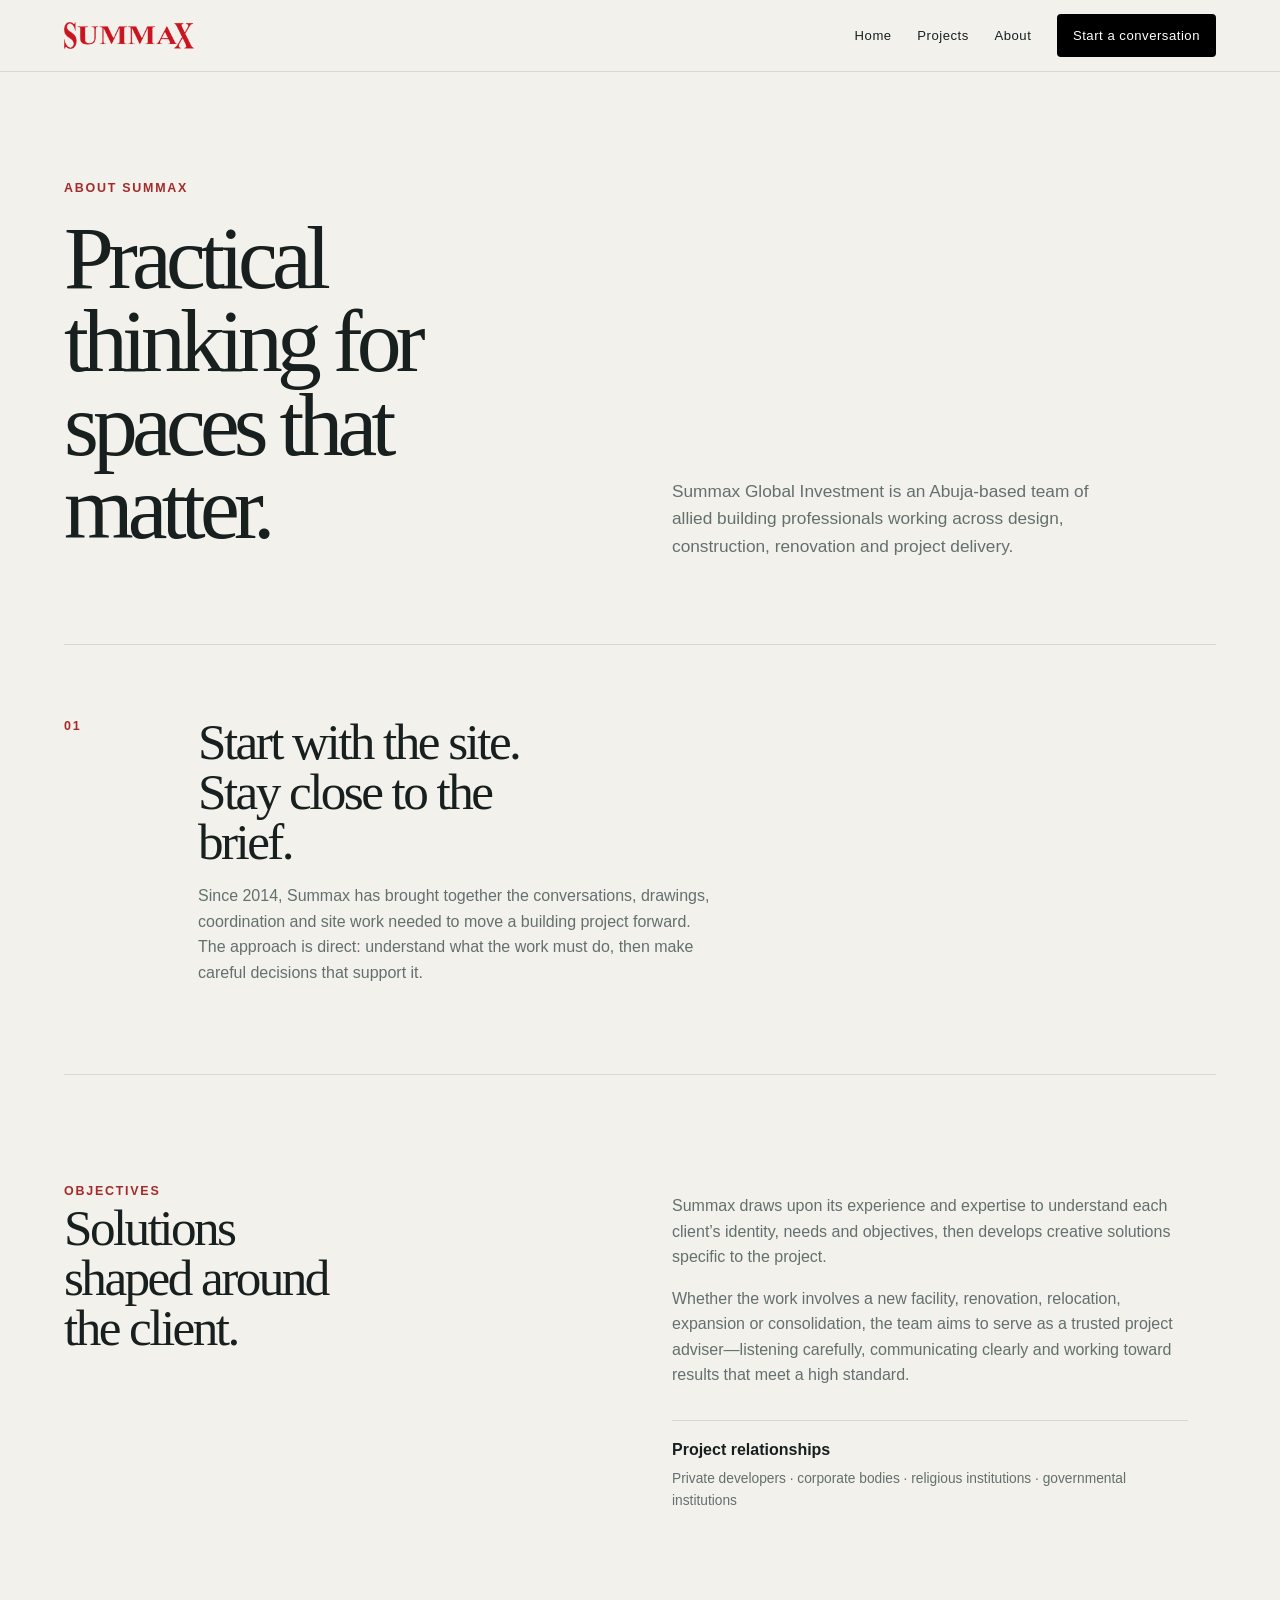
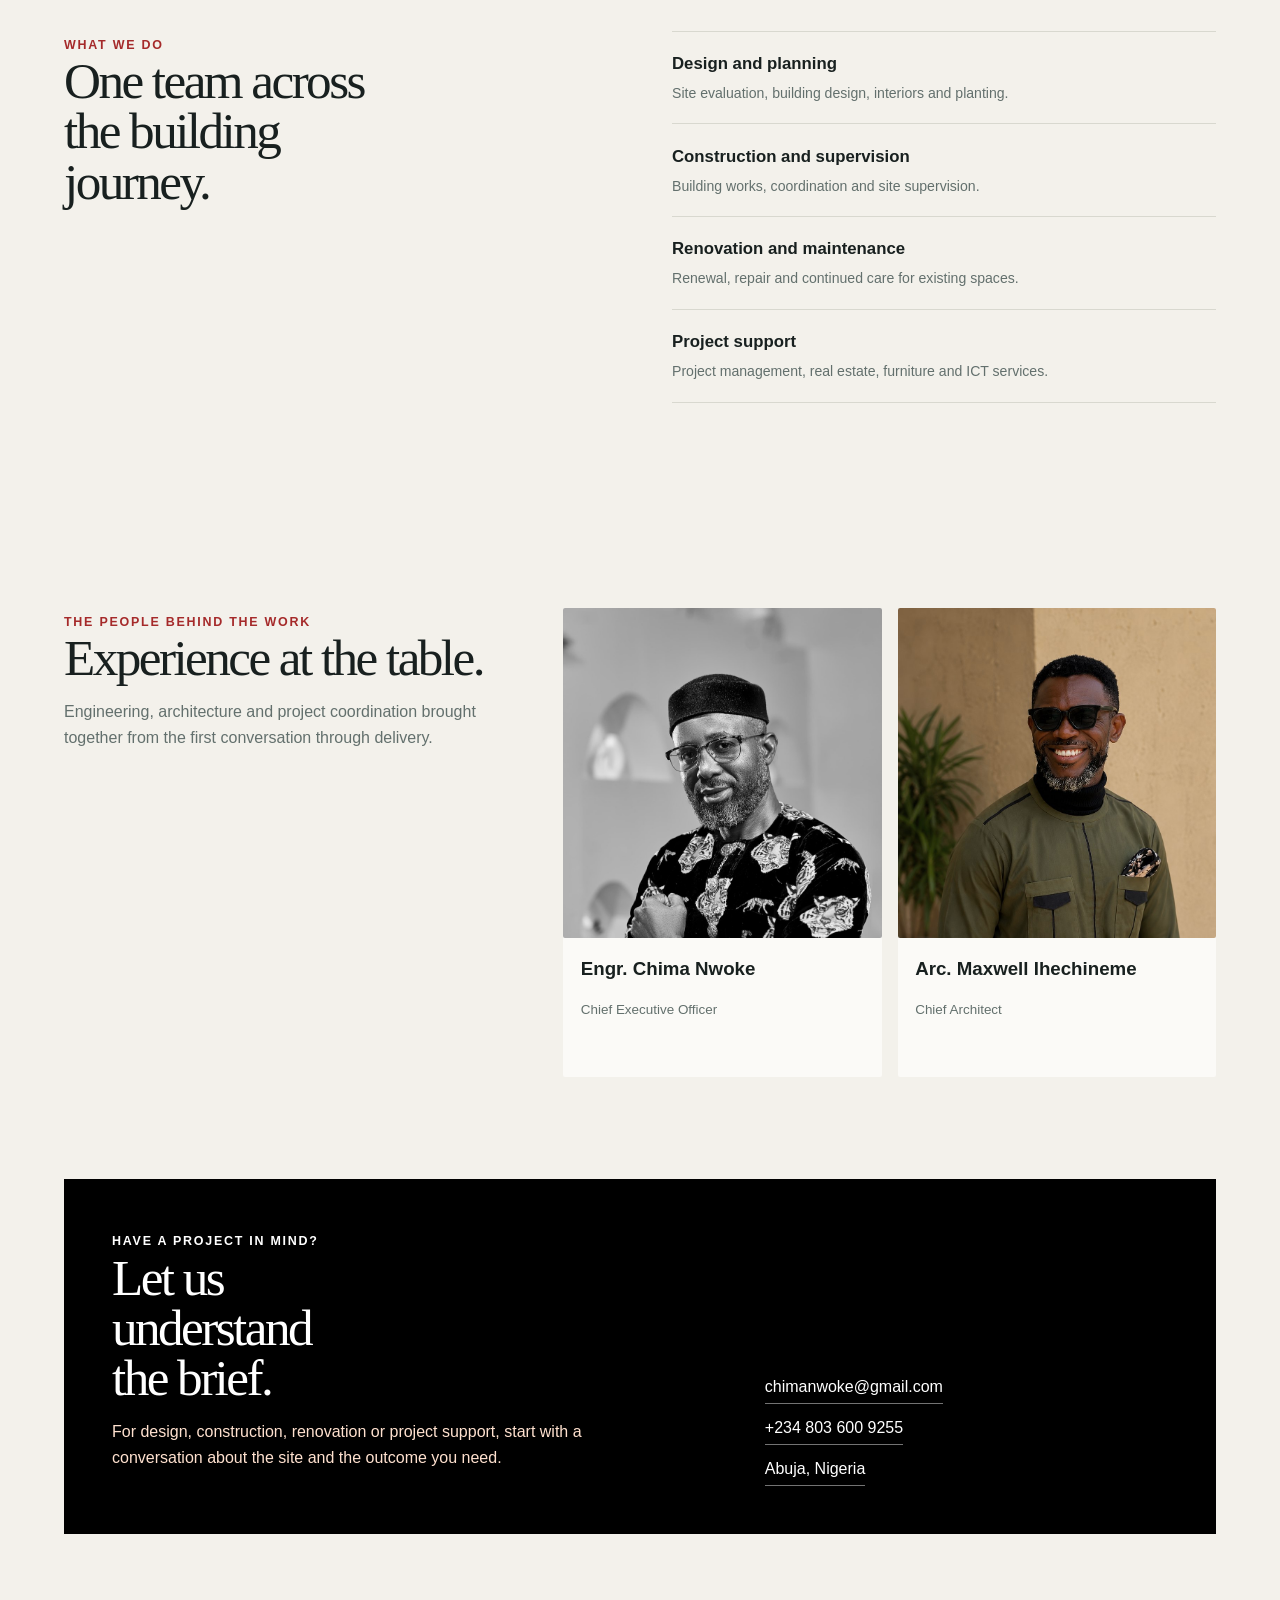
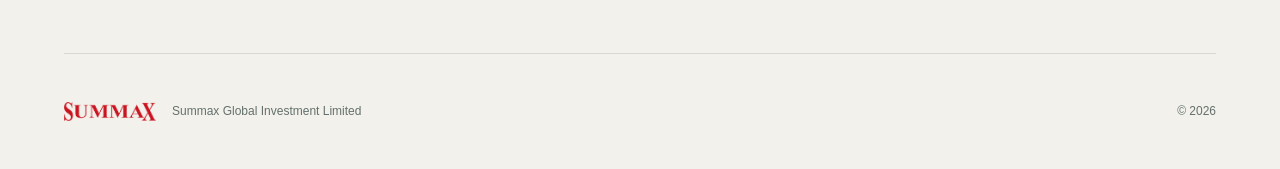
==== commit 6787dbc5: "push latest changes" ====
--- a/about.html
+++ b/about.html
@@ -209,7 +209,7 @@
 	</script>
 <div id="contact" class="contact-panel">
 <div>
-<span class="kicker">Have a project in mind?</span>
+<span class="kicker-box">Have a project in mind?</span>
 <h2>
 Let us understand the brief.
 </h2>
--- a/styles.css
+++ b/styles.css
@@ -121,6 +121,13 @@
 .approach-strip span { max-width: 20ch; font-size: .88rem; }
 
 .kicker, .section-index {
+  color: brown !important;
+  font-size: .78rem;
+  font-weight: 700;
+  letter-spacing: .14em;
+  text-transform: uppercase;
+}
+.kicker-box {
   color: white !important;
   font-size: .78rem;
   font-weight: 700;
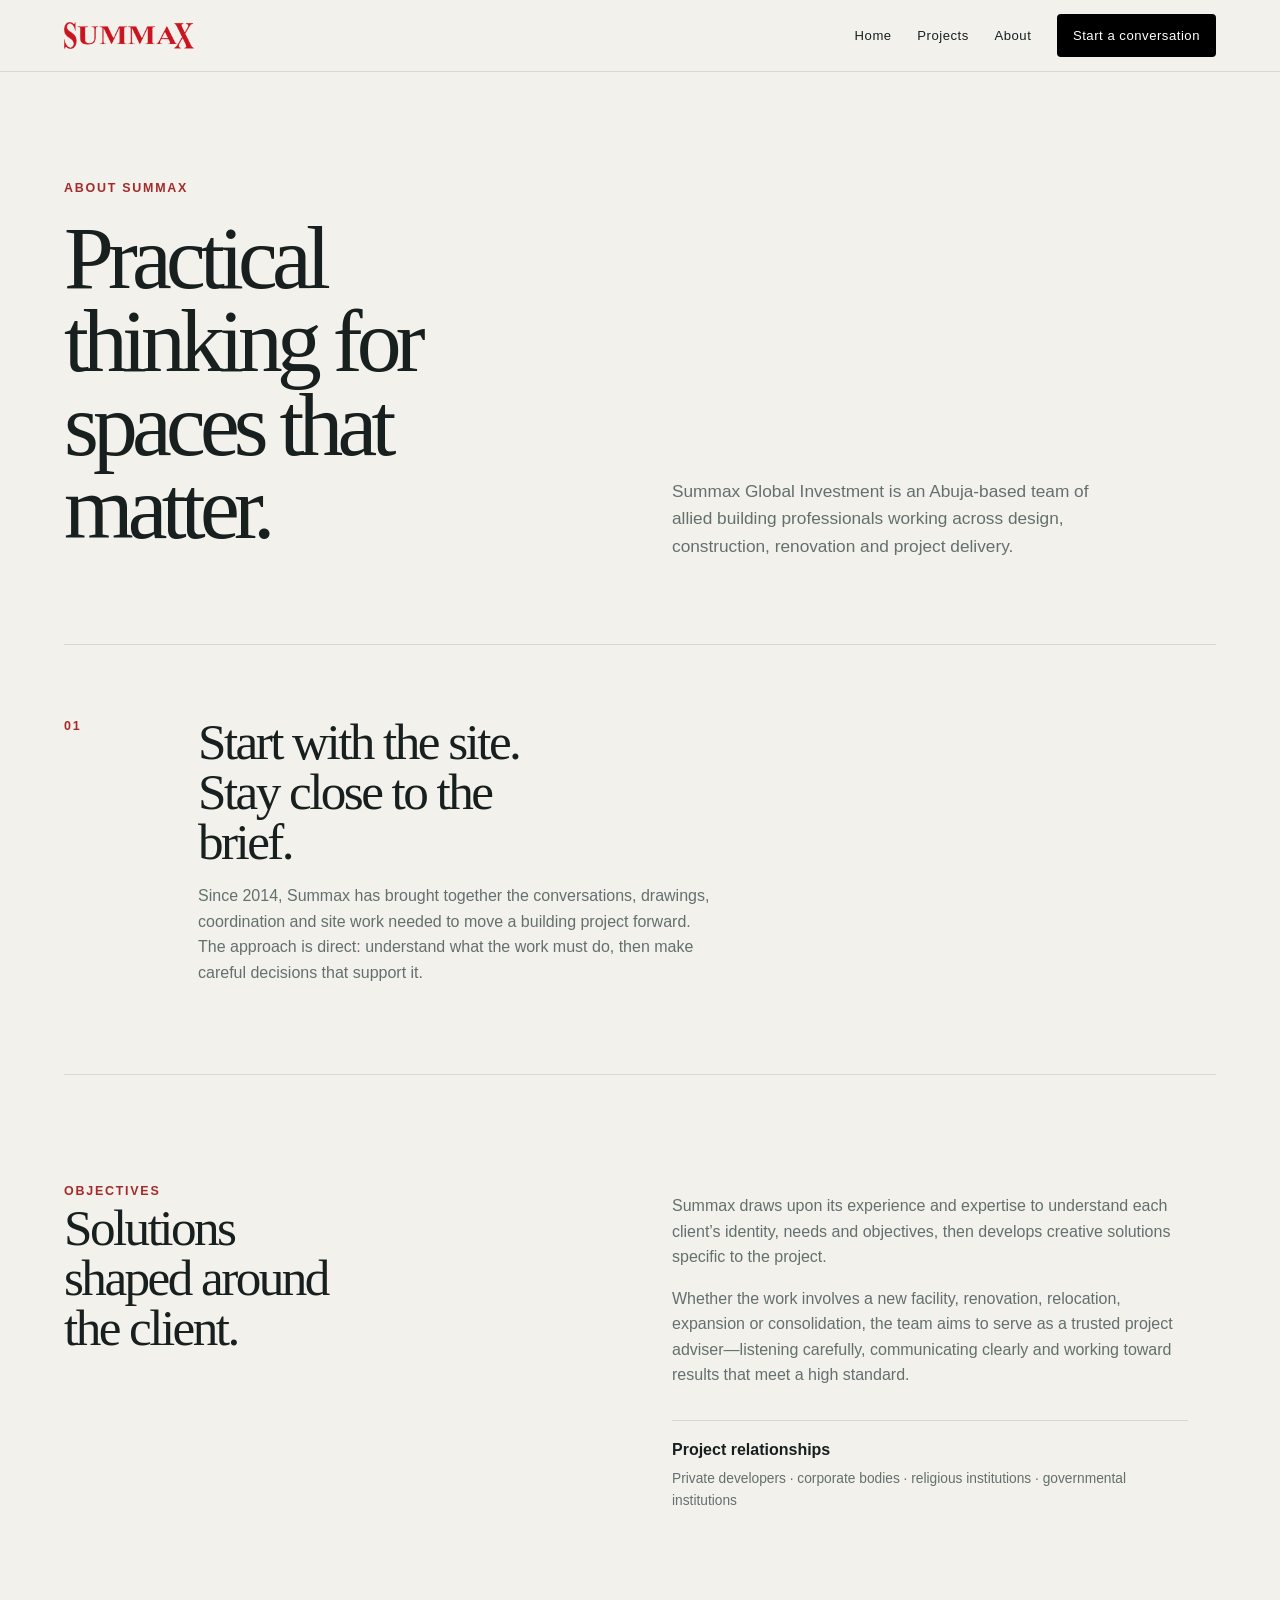
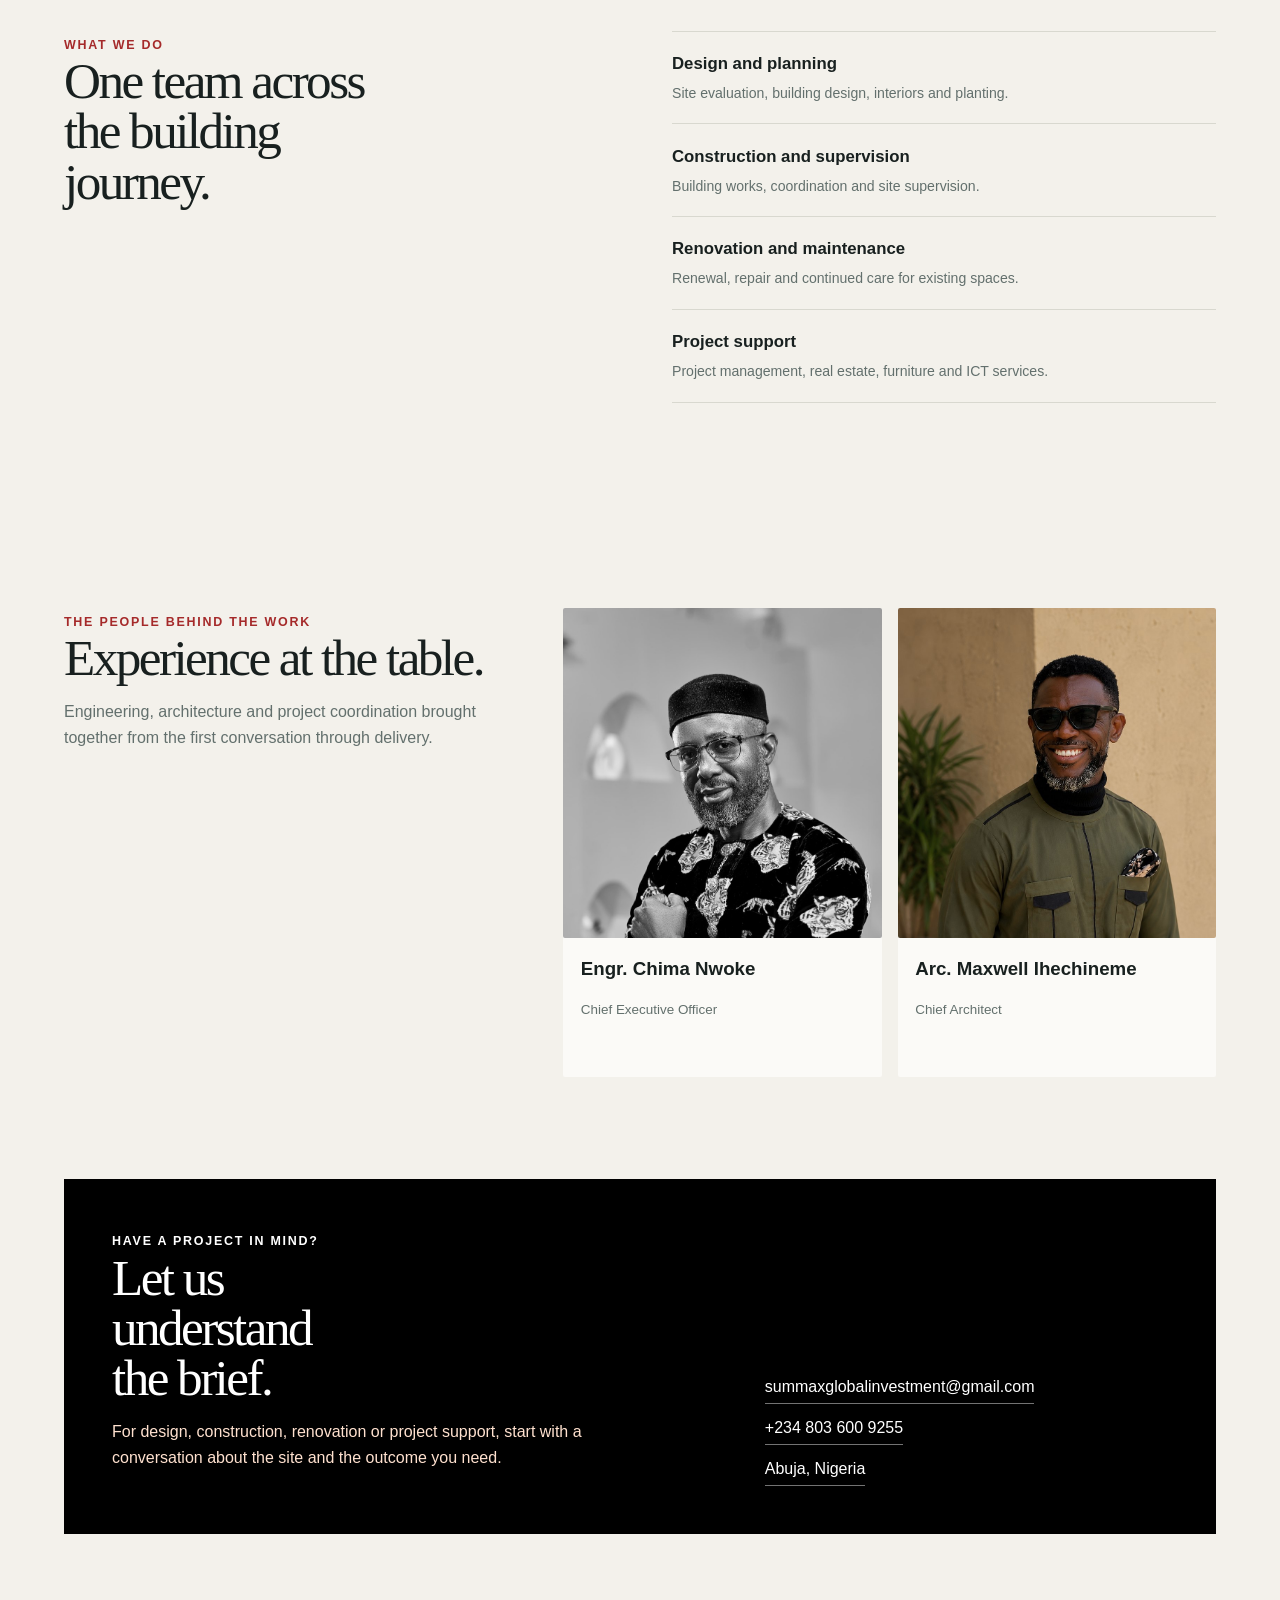
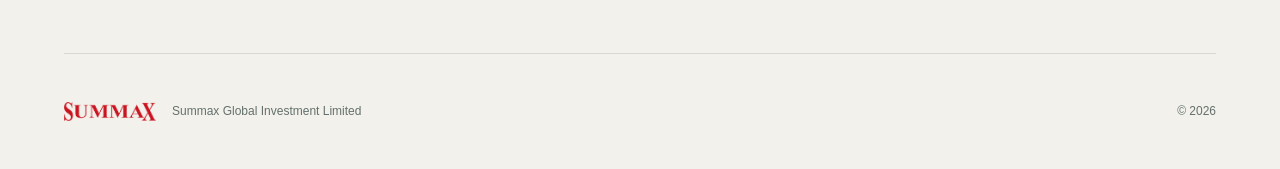
==== commit 8d8f5095: "pushing latest changes" ====
--- a/about.html
+++ b/about.html
@@ -218,7 +218,7 @@
 </p>
 </div>
 <div class="contact-details">
-<a href="mailto:chimanwoke@gmail.com">chimanwoke@gmail.com</a><a href="tel:+2348036009255">+234 803 600 9255</a><span>Abuja, Nigeria</span>
+<a href="mailto:summaxglobalinvestment@gmail.com">summaxglobalinvestment@gmail.com</a><a href="tel:+2348036009255">+234 803 600 9255</a><span>Abuja, Nigeria</span>
 </div>
 </div>
 </div>
